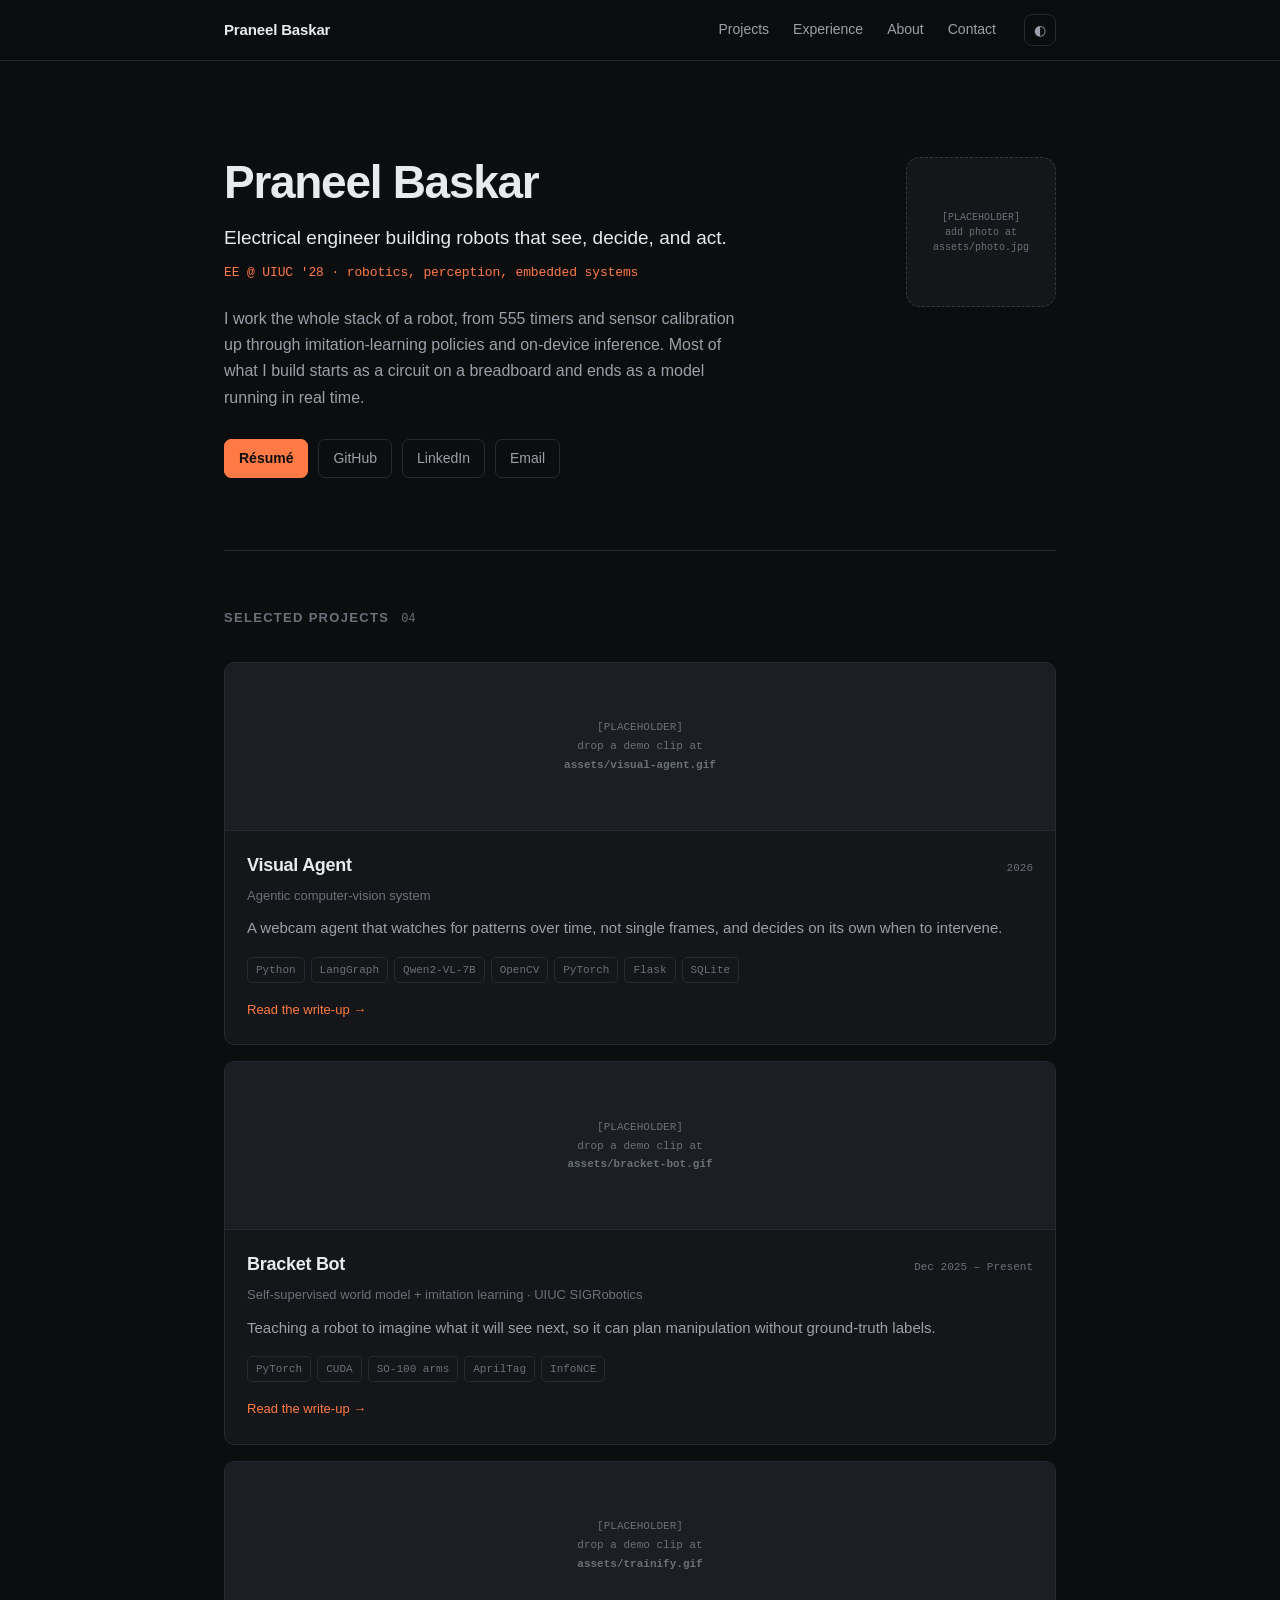
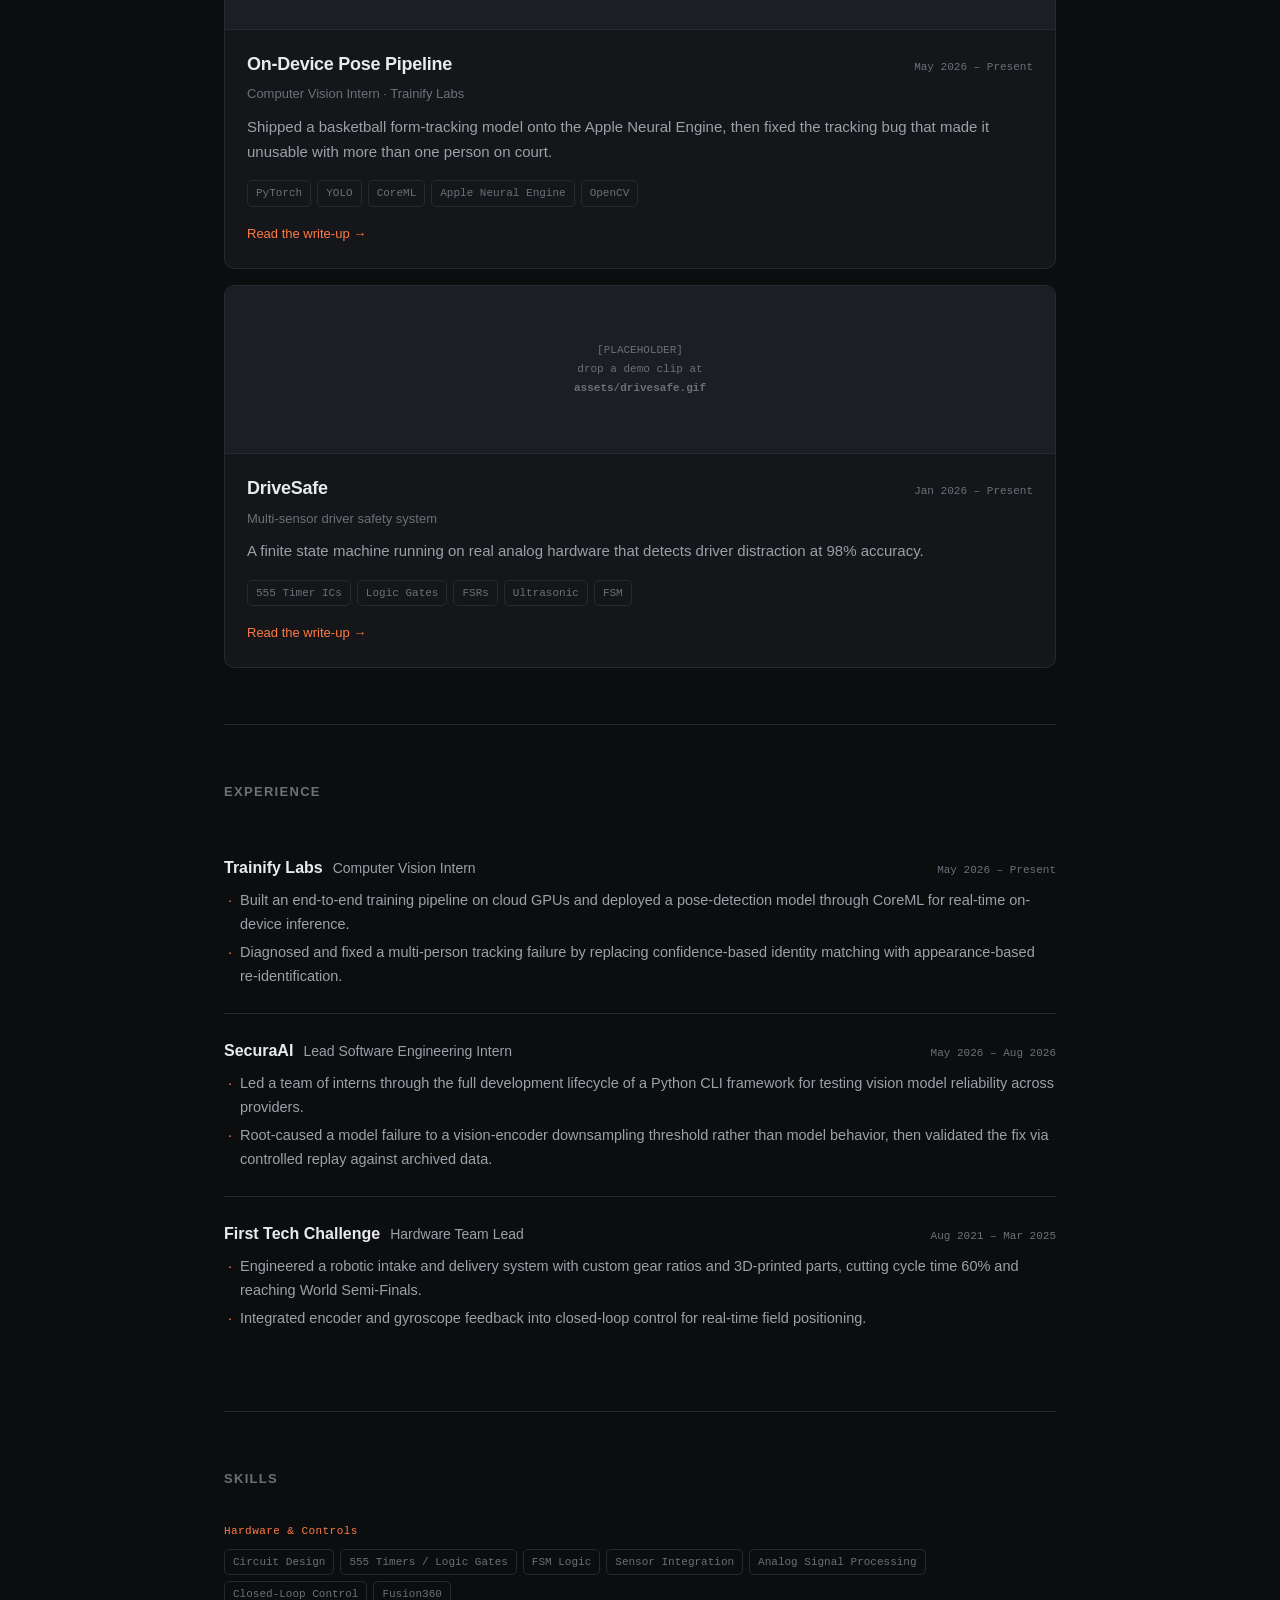
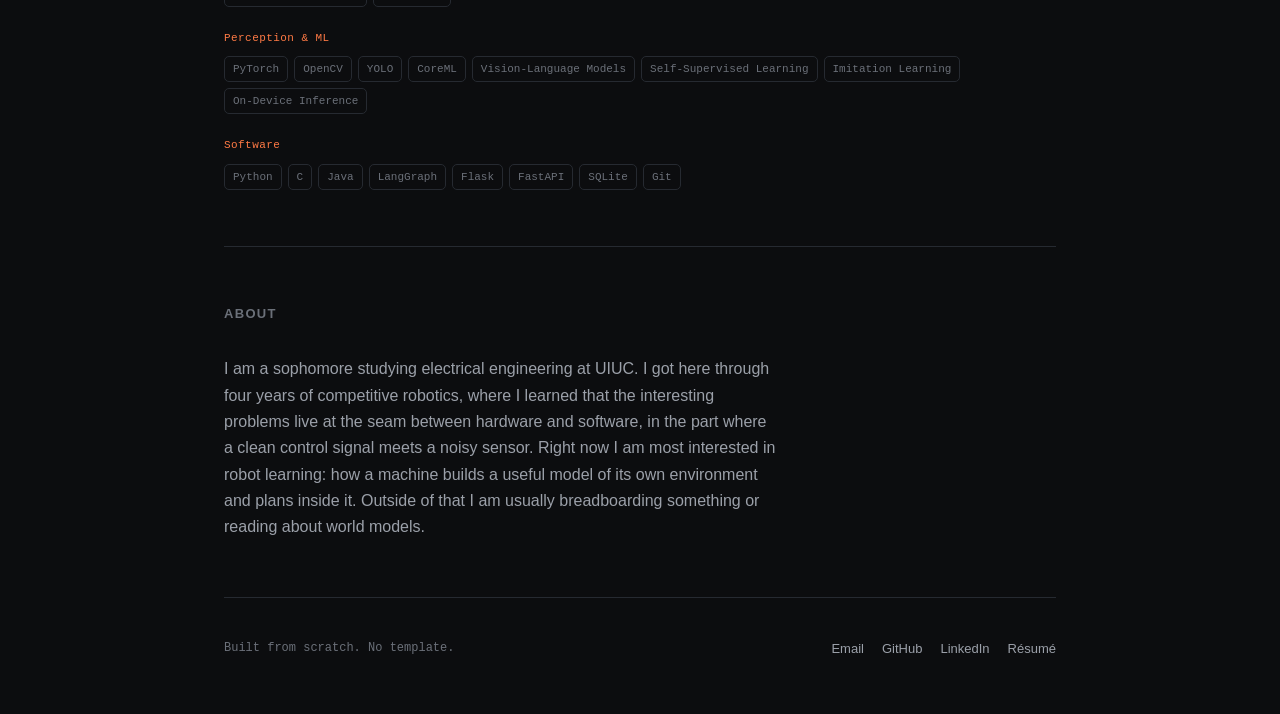
==== index.html @ 5ff73c80 "Add portfolio site Static site, no build step. All content lives in js/content.js so text edits happ" ====
<!DOCTYPE html>
<html lang="en" data-theme="dark">
<head>
<meta charset="utf-8">
<meta name="viewport" content="width=device-width, initial-scale=1">
<title>Praneel Baskar</title>
<meta name="description" content="Electrical engineer at UIUC working on robotics, computer vision, and embedded systems.">
<meta property="og:title" content="Praneel Baskar">
<meta property="og:description" content="Electrical engineer at UIUC working on robotics, computer vision, and embedded systems.">
<meta property="og:type" content="website">
<link rel="stylesheet" href="css/style.css">
<link rel="icon" href="data:image/svg+xml,<svg xmlns='http://www.w3.org/2000/svg' viewBox='0 0 100 100'><text y='.9em' font-size='90'>⬢</text></svg>">
</head>
<body>

<nav>
  <div class="wrap">
    <a href="#top" class="nav-name">Praneel Baskar</a>
    <div class="nav-links">
      <a href="#projects">Projects</a>
      <a href="#experience">Experience</a>
      <a href="#about">About</a>
      <a href="#contact">Contact</a>
    </div>
    <button class="icon-btn" id="theme-btn" title="Toggle theme" aria-label="Toggle theme">◐</button>
  </div>
</nav>

<main class="wrap" id="top">

  <header>
    <div class="hero">
      <div class="hero-text">
        <h1 id="c-name"></h1>
        <p class="tagline" id="c-tagline"></p>
        <p class="status" id="c-status"></p>
        <p class="intro" id="c-intro"></p>
        <div class="links" id="c-links"></div>
      </div>
      <div id="c-photo"></div>
    </div>
  </header>

  <section id="projects">
    <div class="sec-head">
      <h2>Selected Projects</h2>
      <span class="sec-count" id="proj-count"></span>
    </div>
    <div class="projects" id="c-projects"></div>
  </section>

  <section id="experience">
    <div class="sec-head"><h2>Experience</h2></div>
    <div class="exp" id="c-exp"></div>
  </section>

  <section id="skills">
    <div class="sec-head"><h2>Skills</h2></div>
    <div class="skills" id="c-skills"></div>
  </section>

  <section id="about">
    <div class="sec-head"><h2>About</h2></div>
    <p class="about" id="c-about"></p>
  </section>

  <footer id="contact">
    <p id="c-footer"></p>
    <div class="footer-links" id="c-footer-links"></div>
  </footer>

</main>

<div class="cmdk-back" id="cmdk-back">
  <div class="cmdk">
    <input id="cmdk-input" placeholder="Jump to..." autocomplete="off" spellcheck="false">
    <div class="cmdk-list" id="cmdk-list"></div>
  </div>
</div>

<script src="js/content.js"></script>
<script src="js/main.js"></script>
</body>
</html>
---- css/style.css ----
/* ============================================================
   Praneel Baskar — portfolio
   Colors are defined once here as tokens. Change them in one place.
   ============================================================ */

:root {
  --bg:        #0c0d0f;
  --surface:   #141619;
  --surface-2: #1b1e23;
  --border:    #262a31;
  --border-lt: #33383f;
  --text:      #e9eaec;
  --text-dim:  #9ba0a9;
  --text-mute: #6b7079;
  --accent:    #ff7a45;
  --accent-dim:#c25a30;
  --radius: 10px;
  --maxw: 880px;
  --sans: -apple-system, BlinkMacSystemFont, "Segoe UI", Inter, Roboto, sans-serif;
  --mono: ui-monospace, "SF Mono", SFMono-Regular, Menlo, Consolas, monospace;
}

:root[data-theme="light"] {
  --bg:        #fbfaf8;
  --surface:   #ffffff;
  --surface-2: #f3f1ee;
  --border:    #e2ded8;
  --border-lt: #d0ccc5;
  --text:      #16181b;
  --text-dim:  #52565d;
  --text-mute: #868b93;
  --accent:    #d4562a;
  --accent-dim:#b0451f;
}

* { box-sizing: border-box; margin: 0; padding: 0; }

html { scroll-behavior: smooth; scroll-padding-top: 80px; }

body {
  background: var(--bg);
  color: var(--text);
  font-family: var(--sans);
  font-size: 16px;
  line-height: 1.65;
  -webkit-font-smoothing: antialiased;
  transition: background .25s ease, color .25s ease;
}

a { color: inherit; text-decoration: none; }

::selection { background: var(--accent); color: #0c0d0f; }

.wrap { max-width: var(--maxw); margin: 0 auto; padding: 0 24px; }

/* ---------- Nav ---------- */
nav {
  position: sticky; top: 0; z-index: 50;
  background: color-mix(in srgb, var(--bg) 85%, transparent);
  backdrop-filter: blur(12px);
  border-bottom: 1px solid var(--border);
}
nav .wrap { display: flex; align-items: center; gap: 28px; height: 60px; }
.nav-name { font-weight: 600; font-size: 15px; letter-spacing: -.01em; margin-right: auto; }
.nav-links { display: flex; gap: 24px; }
.nav-links a {
  font-size: 14px; color: var(--text-dim);
  transition: color .15s;
}
.nav-links a:hover { color: var(--text); }
.icon-btn {
  background: none; border: 1px solid var(--border); color: var(--text-dim);
  width: 32px; height: 32px; border-radius: 8px; cursor: pointer;
  display: grid; place-items: center; font-size: 14px;
  transition: all .15s;
}
.icon-btn:hover { color: var(--text); border-color: var(--border-lt); }

/* ---------- Hero ---------- */
header { padding: 96px 0 72px; }
.hero { display: flex; gap: 44px; align-items: flex-start; }
.hero-text { flex: 1; min-width: 0; }
h1 {
  font-size: clamp(34px, 5.5vw, 46px); font-weight: 650;
  letter-spacing: -.028em; line-height: 1.1; margin-bottom: 16px;
}
.tagline { font-size: 19px; color: var(--text); line-height: 1.5; margin-bottom: 10px; }
.status {
  font-family: var(--mono); font-size: 13px; color: var(--accent);
  margin-bottom: 22px; letter-spacing: -.01em;
}
.intro { color: var(--text-dim); font-size: 16px; max-width: 58ch; margin-bottom: 28px; }

.photo {
  width: 150px; height: 150px; border-radius: 14px; object-fit: cover;
  border: 1px solid var(--border); flex-shrink: 0; background: var(--surface-2);
}
.photo-ph {
  width: 150px; height: 150px; border-radius: 14px; flex-shrink: 0;
  border: 1px dashed var(--border-lt); background: var(--surface);
  display: grid; place-items: center; text-align: center;
  font-family: var(--mono); font-size: 10px; color: var(--text-mute);
  line-height: 1.5; padding: 12px;
}

.links { display: flex; flex-wrap: wrap; gap: 10px; }
.links a {
  font-size: 14px; padding: 7px 14px; border-radius: 7px;
  border: 1px solid var(--border); color: var(--text-dim);
  transition: all .15s;
}
.links a:hover { color: var(--text); border-color: var(--accent); }
.links a.primary {
  background: var(--accent); border-color: var(--accent); color: #0c0d0f; font-weight: 550;
}
.links a.primary:hover { background: var(--accent-dim); border-color: var(--accent-dim); }

/* ---------- Sections ---------- */
section { padding: 56px 0; border-top: 1px solid var(--border); }
.sec-head {
  display: flex; align-items: baseline; gap: 12px; margin-bottom: 32px;
}
h2 { font-size: 13px; font-weight: 600; letter-spacing: .1em; text-transform: uppercase; color: var(--text-mute); }
.sec-count { font-family: var(--mono); font-size: 12px; color: var(--text-mute); }

/* ---------- Project cards ---------- */
.projects { display: grid; gap: 16px; }
.card {
  display: block; border: 1px solid var(--border); border-radius: var(--radius);
  background: var(--surface); overflow: hidden;
  transition: border-color .18s, transform .18s;
}
.card:hover { border-color: var(--border-lt); transform: translateY(-2px); }
.card-media {
  height: 168px; background: var(--surface-2);
  border-bottom: 1px solid var(--border);
  display: grid; place-items: center; overflow: hidden;
}
.card-media img { width: 100%; height: 100%; object-fit: cover; }
.media-ph {
  font-family: var(--mono); font-size: 11px; color: var(--text-mute);
  text-align: center; line-height: 1.7; padding: 16px;
}
.card-body { padding: 20px 22px 22px; }
.card-top { display: flex; align-items: baseline; gap: 10px; margin-bottom: 4px; }
.card-title { font-size: 18px; font-weight: 600; letter-spacing: -.015em; }
.card-year { font-family: var(--mono); font-size: 11px; color: var(--text-mute); margin-left: auto; white-space: nowrap; }
.card-sub { font-size: 13px; color: var(--text-mute); margin-bottom: 10px; }
.card-hook { font-size: 15px; color: var(--text-dim); margin-bottom: 16px; }
.tags { display: flex; flex-wrap: wrap; gap: 6px; }
.tag {
  font-family: var(--mono); font-size: 11px; padding: 3px 8px;
  border: 1px solid var(--border); border-radius: 5px; color: var(--text-mute);
}
.card-cta { font-size: 13px; color: var(--accent); margin-top: 16px; display: inline-block; }

/* ---------- Experience ---------- */
.exp { display: grid; gap: 4px; }
.exp-item { padding: 20px 0; border-bottom: 1px solid var(--border); }
.exp-item:last-child { border-bottom: none; }
.exp-top { display: flex; align-items: baseline; gap: 10px; flex-wrap: wrap; margin-bottom: 3px; }
.exp-co { font-size: 16px; font-weight: 600; }
.exp-role { font-size: 14px; color: var(--text-dim); }
.exp-dates { font-family: var(--mono); font-size: 11px; color: var(--text-mute); margin-left: auto; }
.exp-item ul { list-style: none; margin-top: 8px; }
.exp-item li {
  font-size: 14.5px; color: var(--text-dim); padding-left: 16px;
  position: relative; margin-bottom: 4px;
}
.exp-item li::before { content: "·"; position: absolute; left: 4px; color: var(--accent); }

/* ---------- Skills ---------- */
.skills { display: grid; gap: 22px; }
.skill-group h3 {
  font-family: var(--mono); font-size: 11px; font-weight: 500;
  color: var(--accent); margin-bottom: 9px; letter-spacing: .04em;
}

/* ---------- About ---------- */
.about { font-size: 16px; color: var(--text-dim); max-width: 62ch; }

/* ---------- Footer ---------- */
footer {
  padding: 40px 0 56px; border-top: 1px solid var(--border);
  display: flex; gap: 16px; align-items: center; flex-wrap: wrap;
}
footer p { font-family: var(--mono); font-size: 12px; color: var(--text-mute); }
.footer-links { margin-left: auto; display: flex; gap: 18px; }
.footer-links a { font-size: 13px; color: var(--text-dim); }
.footer-links a:hover { color: var(--accent); }

/* ============================================================
   PROJECT DETAIL PAGE
   ============================================================ */
.back {
  font-family: var(--mono); font-size: 12px; color: var(--text-mute);
  display: inline-block; margin-bottom: 36px;
}
.back:hover { color: var(--accent); }

.p-head { padding: 44px 0 32px; }
.p-head h1 { font-size: clamp(30px, 4.5vw, 38px); margin-bottom: 8px; }
.p-sub { font-size: 15px; color: var(--text-dim); margin-bottom: 6px; }
.p-year { font-family: var(--mono); font-size: 12px; color: var(--accent); margin-bottom: 20px; }
.p-hook { font-size: 18px; color: var(--text); max-width: 60ch; line-height: 1.55; margin-bottom: 22px; }

.p-media {
  border: 1px solid var(--border); border-radius: var(--radius);
  background: var(--surface-2); min-height: 260px;
  display: grid; place-items: center; overflow: hidden; margin-bottom: 8px;
}
.p-media img { width: 100%; display: block; }

.block { padding: 36px 0; border-top: 1px solid var(--border); }
.block h2 { margin-bottom: 14px; }
.block p { color: var(--text-dim); max-width: 64ch; margin-bottom: 14px; }

/* Architecture flow */
.arch { display: flex; flex-wrap: wrap; align-items: center; gap: 8px; margin-bottom: 16px; }
.arch-node {
  font-family: var(--mono); font-size: 12px; padding: 9px 14px;
  border: 1px solid var(--border-lt); border-radius: 7px;
  background: var(--surface); color: var(--text);
}
.arch-arrow { color: var(--accent); font-size: 14px; }
.arch-note { font-size: 14px; color: var(--text-mute); max-width: 64ch; }

/* Results */
.results { display: grid; grid-template-columns: repeat(auto-fit, minmax(160px, 1fr)); gap: 12px; }
.result {
  border: 1px solid var(--border); border-radius: var(--radius);
  padding: 18px 20px; background: var(--surface);
}
.result-val { font-size: 26px; font-weight: 600; letter-spacing: -.02em; color: var(--accent); }
.result-lbl { font-size: 13px; color: var(--text); margin-top: 2px; }
.result-note { font-size: 12px; color: var(--text-mute); margin-top: 2px; }

/* Challenges */
.chal { border-left: 2px solid var(--accent); padding-left: 20px; margin-bottom: 26px; }
.chal h3 { font-size: 16px; font-weight: 600; margin-bottom: 7px; letter-spacing: -.01em; }
.chal p { font-size: 15px; margin-bottom: 0; }

.scope {
  font-size: 14px; color: var(--text-mute); border: 1px solid var(--border);
  border-radius: var(--radius); padding: 16px 20px; background: var(--surface);
  max-width: 64ch;
}

/* Placeholder callout */
.ph {
  background: color-mix(in srgb, var(--accent) 9%, transparent);
  border: 1px dashed var(--accent-dim); border-radius: 6px;
  padding: 2px 6px; font-family: var(--mono); font-size: .88em; color: var(--accent);
}

/* ---------- Command palette ---------- */
.cmdk-back {
  position: fixed; inset: 0; z-index: 100; display: none;
  background: rgba(0,0,0,.55); backdrop-filter: blur(3px);
  align-items: flex-start; justify-content: center; padding-top: 14vh;
}
.cmdk-back.open { display: flex; }
.cmdk {
  width: min(520px, 92vw); background: var(--surface);
  border: 1px solid var(--border-lt); border-radius: 12px; overflow: hidden;
  box-shadow: 0 20px 60px rgba(0,0,0,.5);
}
.cmdk input {
  width: 100%; padding: 16px 20px; background: none; border: none;
  border-bottom: 1px solid var(--border); color: var(--text);
  font-family: var(--sans); font-size: 15px; outline: none;
}
.cmdk-list { max-height: 320px; overflow-y: auto; padding: 6px; }
.cmdk-item {
  padding: 10px 14px; border-radius: 7px; cursor: pointer;
  display: flex; align-items: center; gap: 10px; font-size: 14px;
}
.cmdk-item.sel { background: var(--surface-2); }
.cmdk-item .k { font-family: var(--mono); font-size: 11px; color: var(--text-mute); margin-left: auto; }

/* ---------- Mobile ---------- */
@media (max-width: 680px) {
  header { padding: 56px 0 44px; }
  .hero { flex-direction: column-reverse; gap: 28px; }
  .photo, .photo-ph { width: 108px; height: 108px; }
  .nav-links { display: none; }
  .exp-dates { margin-left: 0; width: 100%; }
  section { padding: 44px 0; }
}
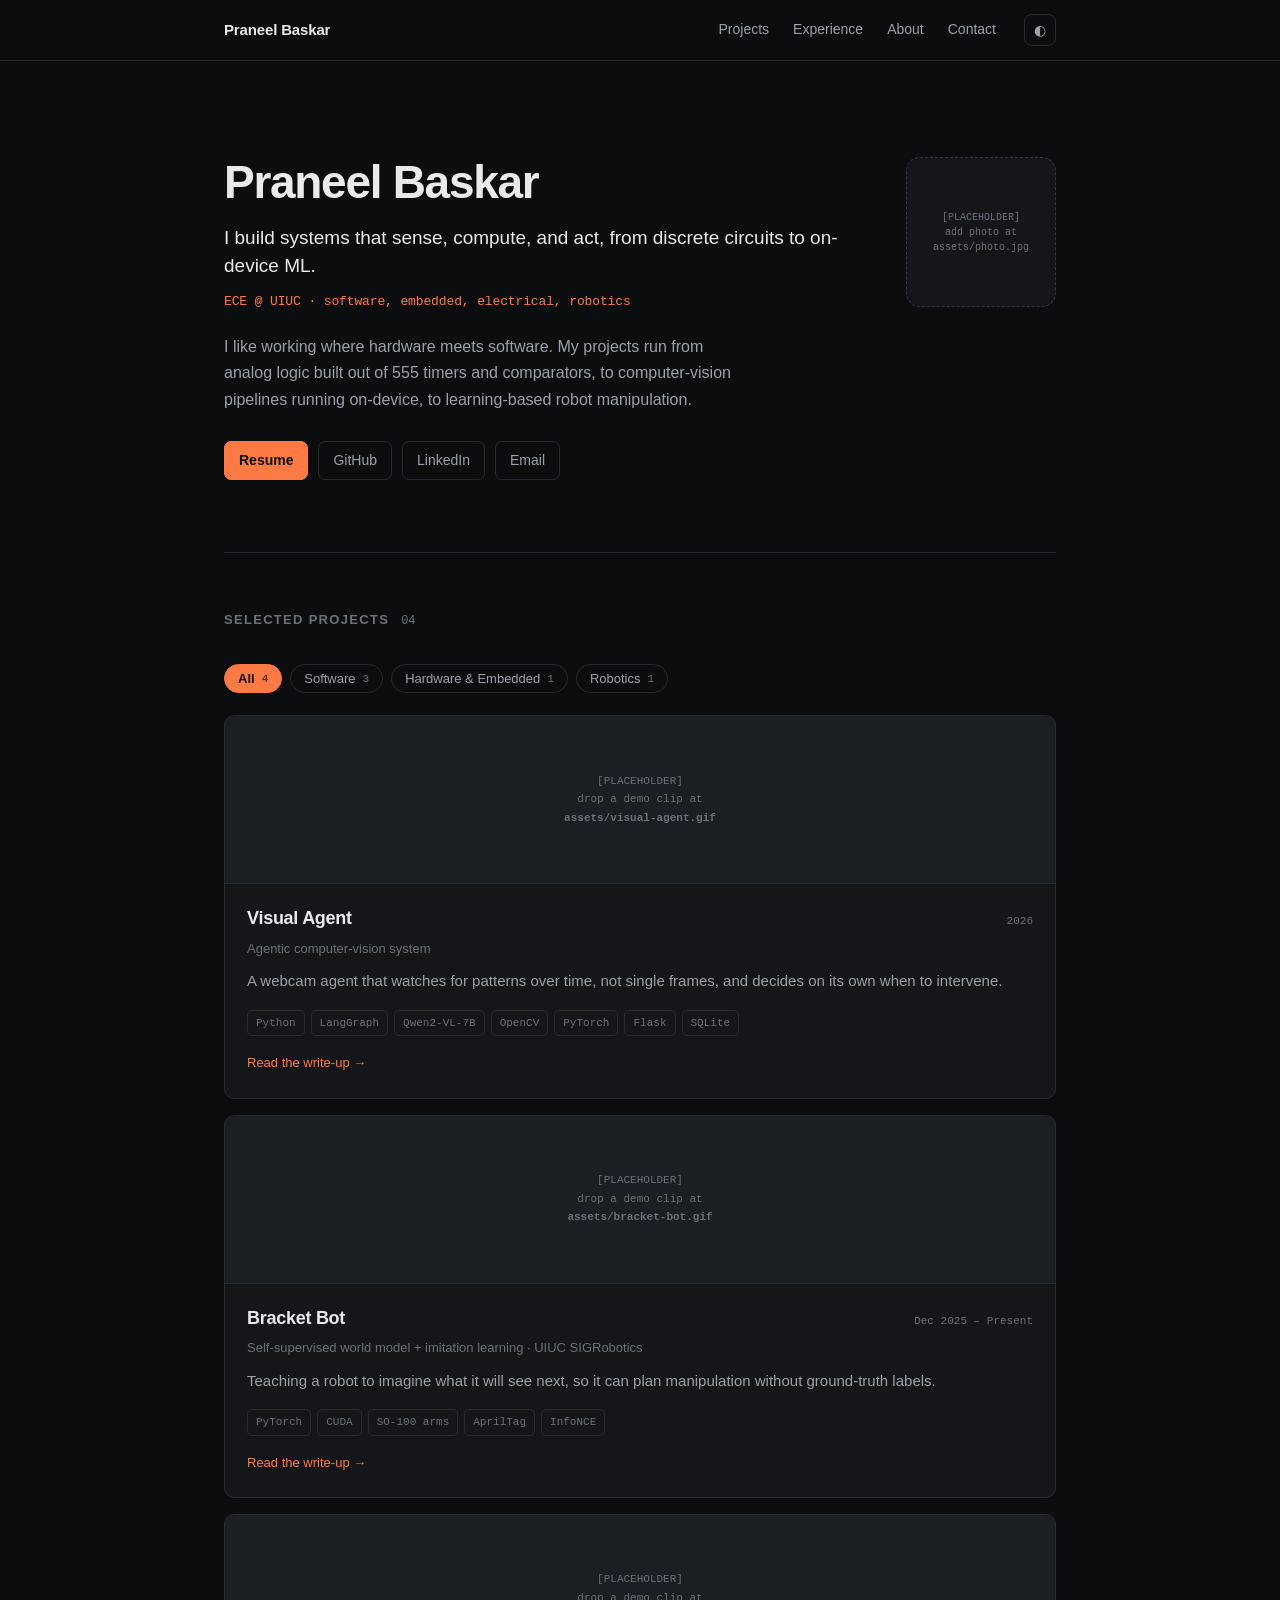
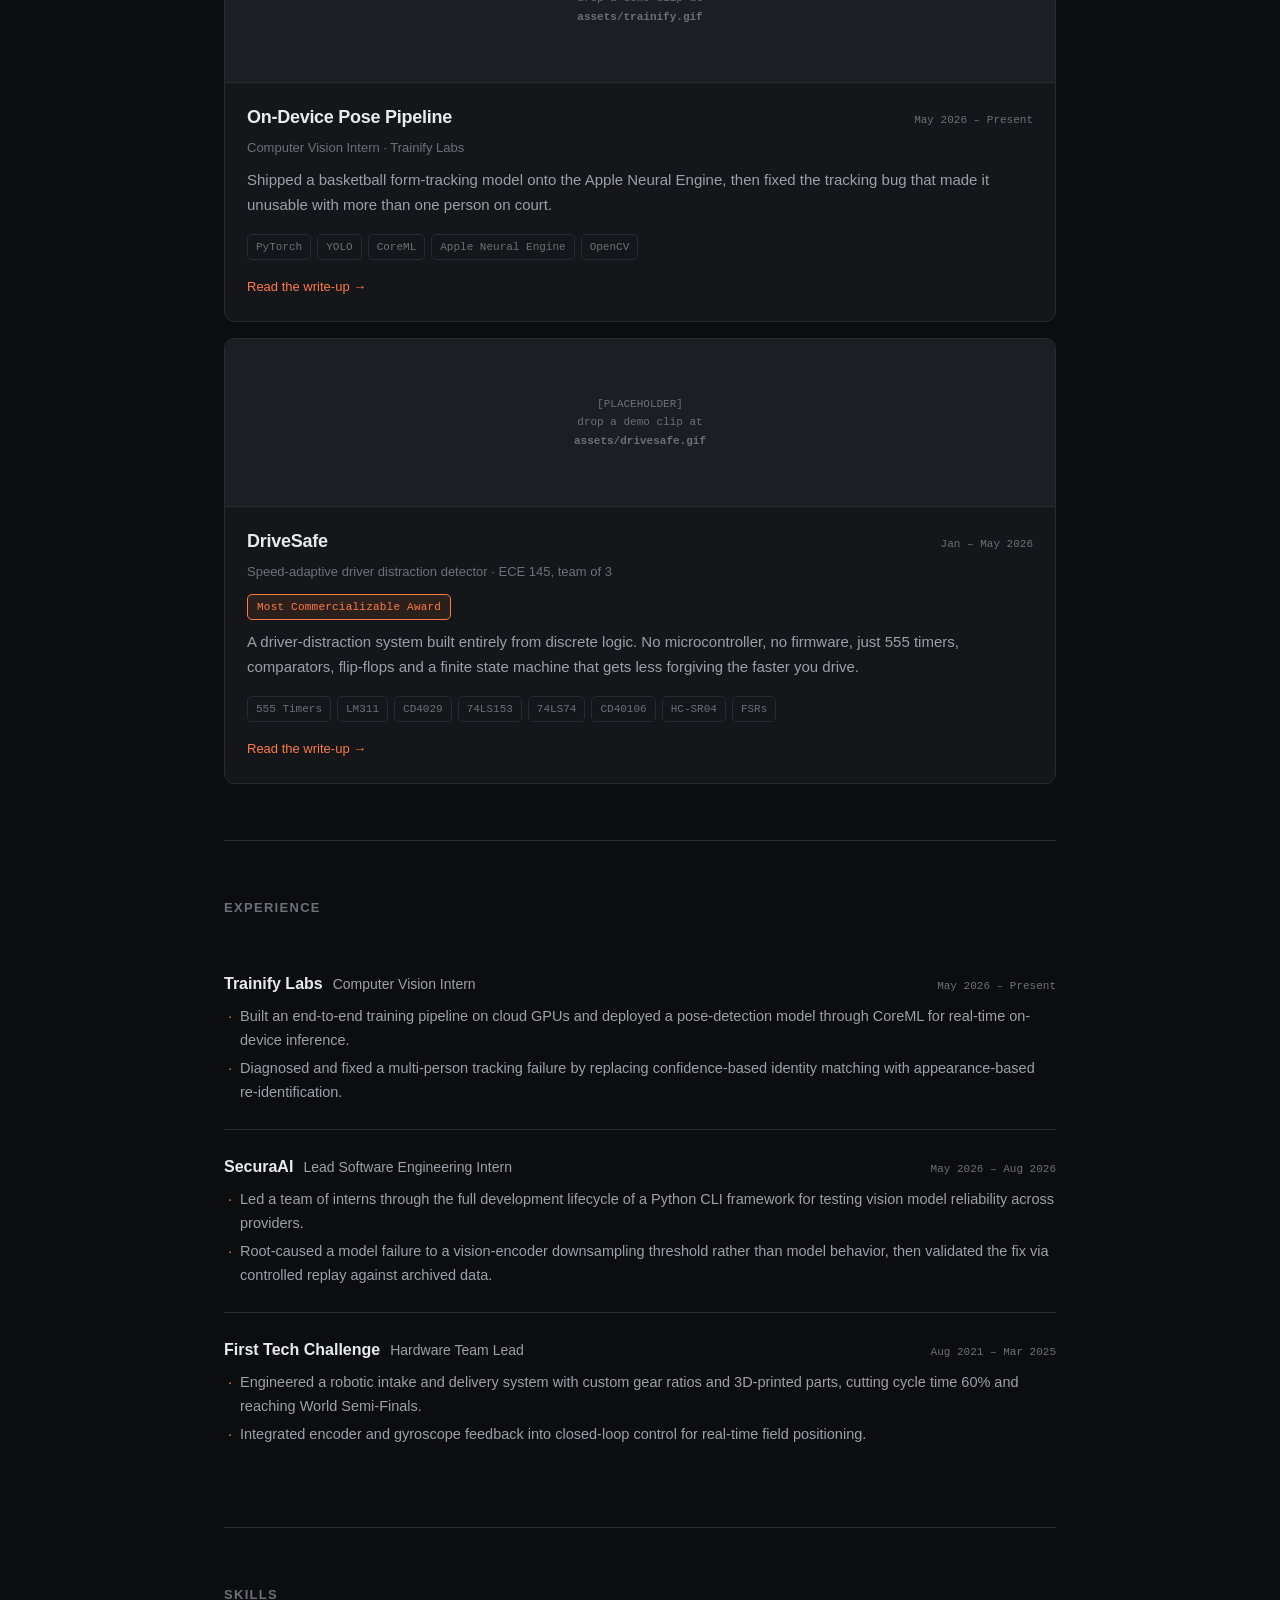
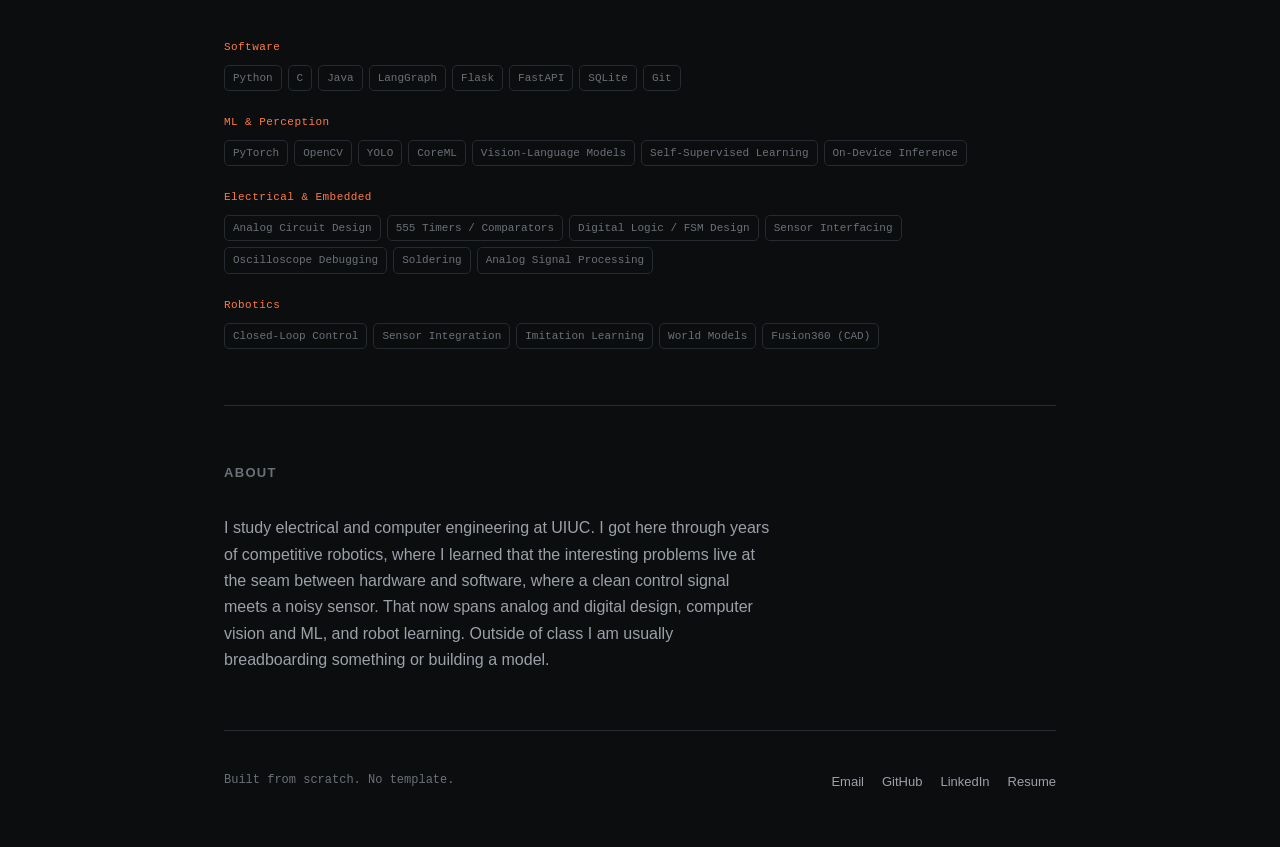
==== commit 19936b3d: "Broaden positioning beyond robotics, add project category filter Hero, about and meta copy now cover" ====
--- a/index.html
+++ b/index.html
@@ -4,9 +4,9 @@
 <meta charset="utf-8">
 <meta name="viewport" content="width=device-width, initial-scale=1">
 <title>Praneel Baskar</title>
-<meta name="description" content="Electrical engineer at UIUC working on robotics, computer vision, and embedded systems.">
+<meta name="description" content="ECE student at UIUC building across software, embedded systems, electrical design, and robotics.">
 <meta property="og:title" content="Praneel Baskar">
-<meta property="og:description" content="Electrical engineer at UIUC working on robotics, computer vision, and embedded systems.">
+<meta property="og:description" content="ECE student at UIUC building across software, embedded systems, electrical design, and robotics.">
 <meta property="og:type" content="website">
 <link rel="stylesheet" href="css/style.css">
 <link rel="icon" href="data:image/svg+xml,<svg xmlns='http://www.w3.org/2000/svg' viewBox='0 0 100 100'><text y='.9em' font-size='90'>⬢</text></svg>">
@@ -46,6 +46,7 @@
       <h2>Selected Projects</h2>
       <span class="sec-count" id="proj-count"></span>
     </div>
+    <div class="filters" id="c-filters"></div>
     <div class="projects" id="c-projects"></div>
   </section>
 
--- a/css/style.css
+++ b/css/style.css
@@ -231,7 +231,11 @@
   border: 1px solid var(--border); border-radius: var(--radius);
   padding: 18px 20px; background: var(--surface);
 }
-.result-val { font-size: 26px; font-weight: 600; letter-spacing: -.02em; color: var(--accent); }
+.result-val {
+  font-size: 25px; font-weight: 600; letter-spacing: -.022em; color: var(--accent);
+  line-height: 1.15; overflow-wrap: normal; word-break: keep-all;
+}
+.result-val.long { font-size: 20px; }
 .result-lbl { font-size: 13px; color: var(--text); margin-top: 2px; }
 .result-note { font-size: 12px; color: var(--text-mute); margin-top: 2px; }
 
@@ -287,3 +291,37 @@
   .exp-dates { margin-left: 0; width: 100%; }
   section { padding: 44px 0; }
 }
+
+/* ---------- Award badge ---------- */
+.award {
+  display: inline-block; font-family: var(--mono); font-size: 11px;
+  padding: 3px 9px; border-radius: 5px; margin-bottom: 10px;
+  color: var(--accent); border: 1px solid var(--accent);
+  background: color-mix(in srgb, var(--accent) 10%, transparent);
+  letter-spacing: .02em;
+}
+.p-head .award { margin-bottom: 16px; }
+
+/* ---------- Image gallery ---------- */
+.gallery { display: grid; grid-template-columns: repeat(auto-fit, minmax(260px, 1fr)); gap: 18px; }
+.shot { margin: 0; }
+.shot-img {
+  border: 1px solid var(--border); border-radius: var(--radius);
+  background: var(--surface-2); overflow: hidden; aspect-ratio: 4/3;
+  display: grid; place-items: center;
+}
+.shot-img img { width: 100%; height: 100%; object-fit: cover; display: block; }
+.shot figcaption { font-size: 13px; color: var(--text-mute); margin-top: 9px; line-height: 1.5; }
+
+/* ---------- Project filter chips ---------- */
+.filters { display: flex; flex-wrap: wrap; gap: 8px; margin-bottom: 22px; }
+.chip {
+  font-family: var(--sans); font-size: 13px; cursor: pointer;
+  padding: 6px 13px; border-radius: 999px;
+  background: none; color: var(--text-dim);
+  border: 1px solid var(--border); transition: all .15s;
+  display: inline-flex; align-items: center; gap: 7px;
+}
+.chip:hover { color: var(--text); border-color: var(--border-lt); }
+.chip.on { color: #0c0d0f; background: var(--accent); border-color: var(--accent); font-weight: 550; }
+.chip-n { font-family: var(--mono); font-size: 11px; opacity: .65; }
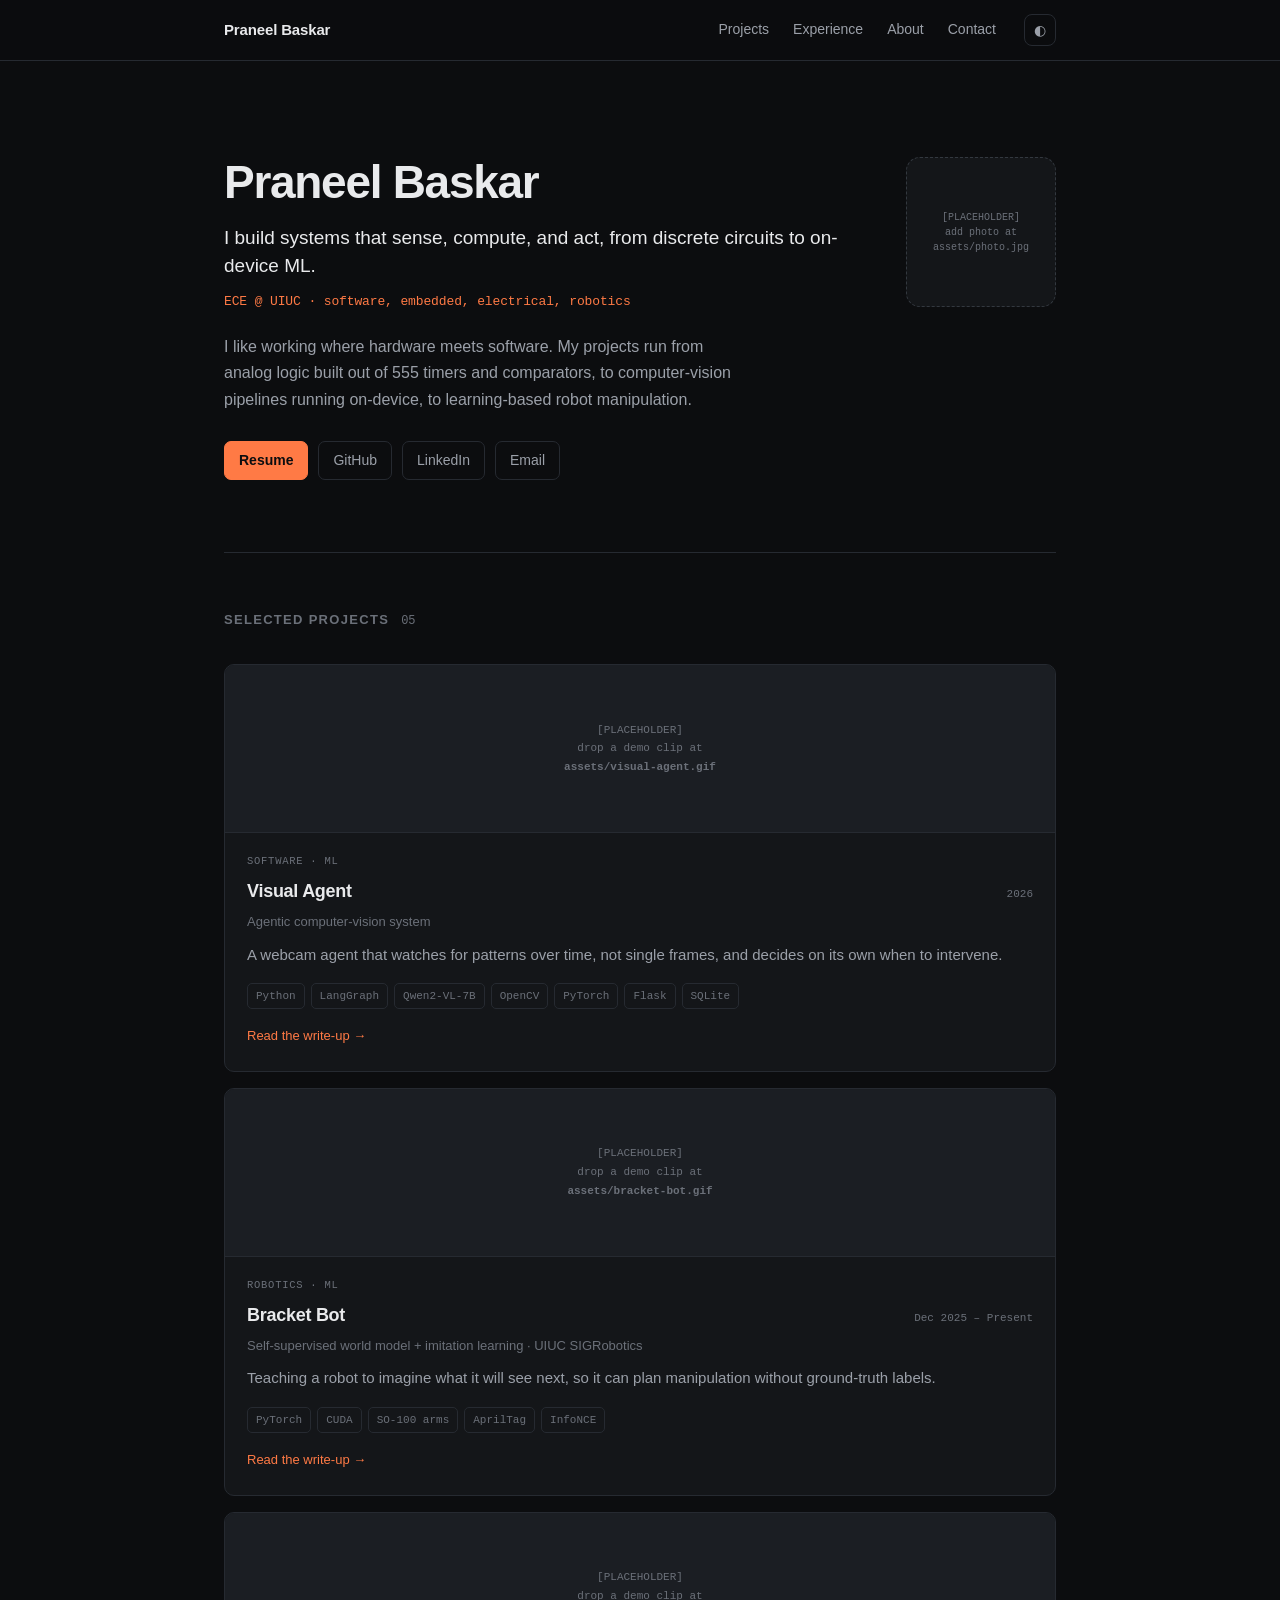
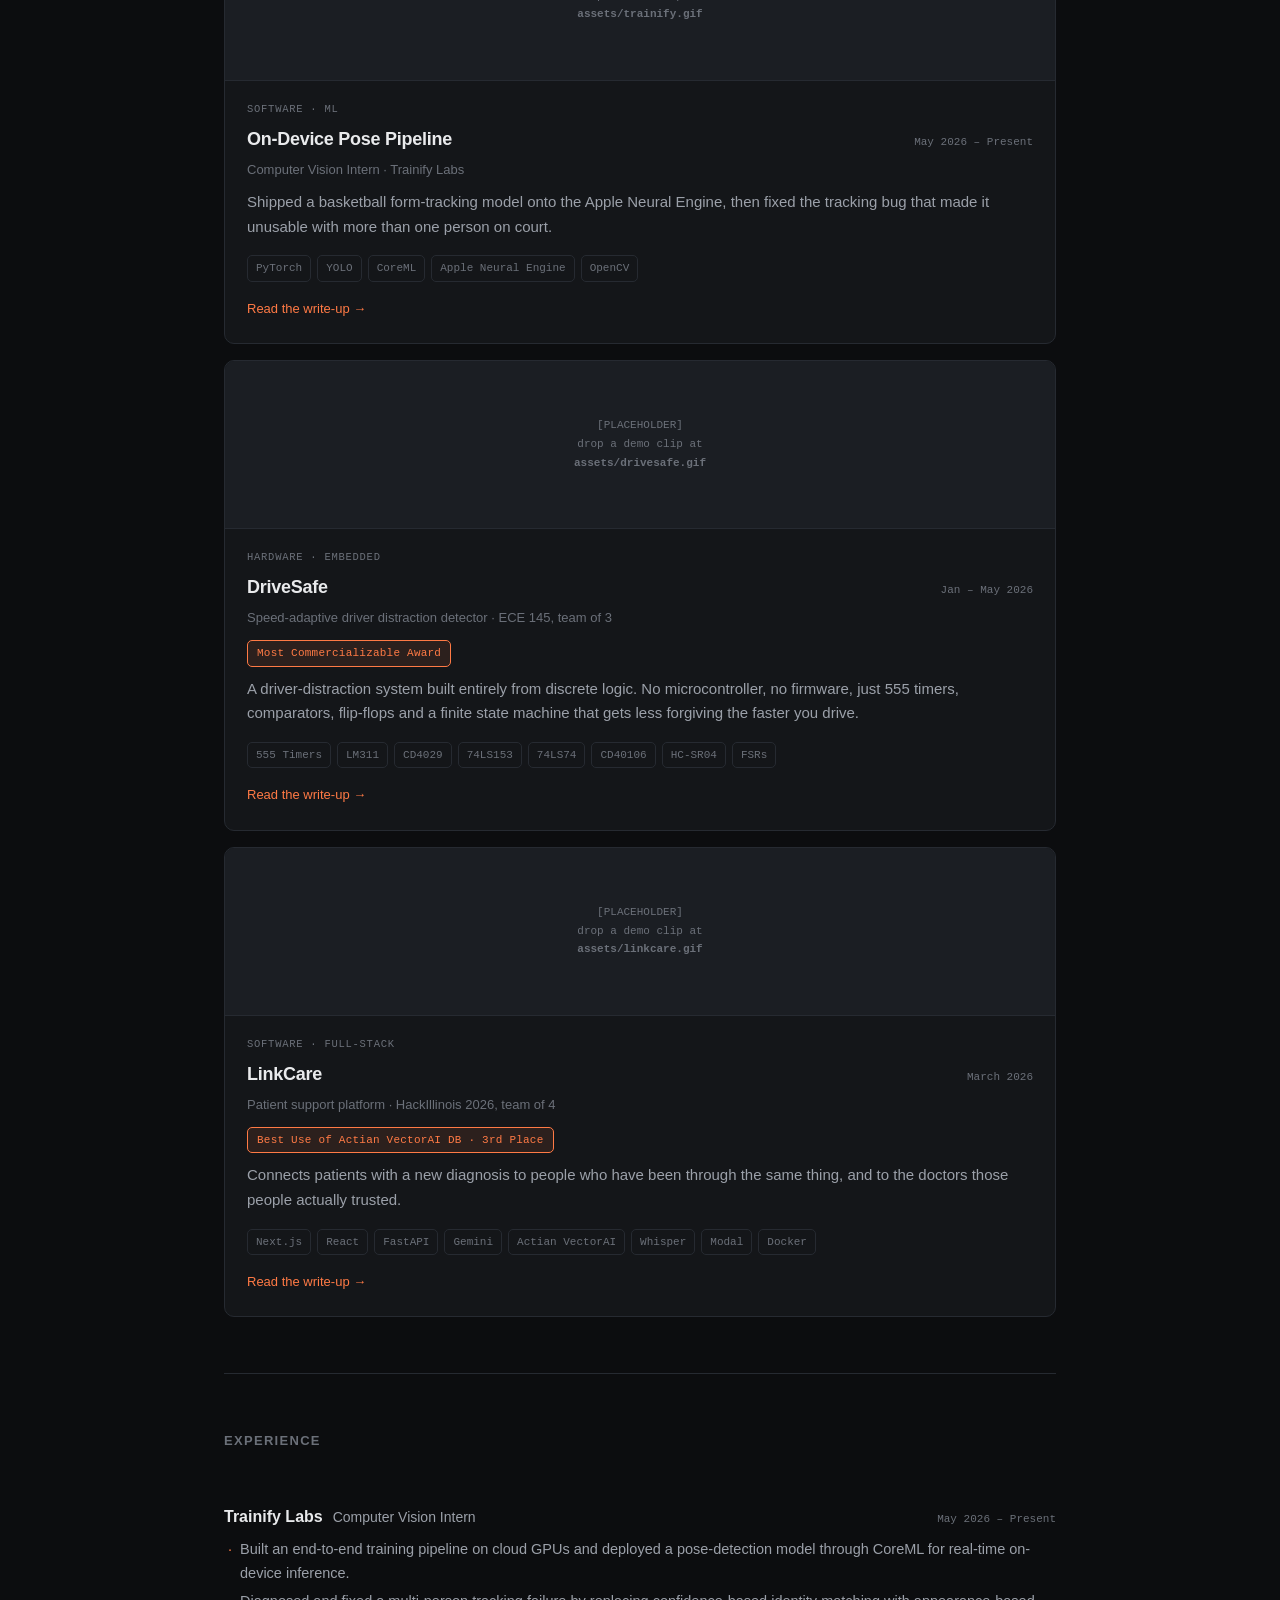
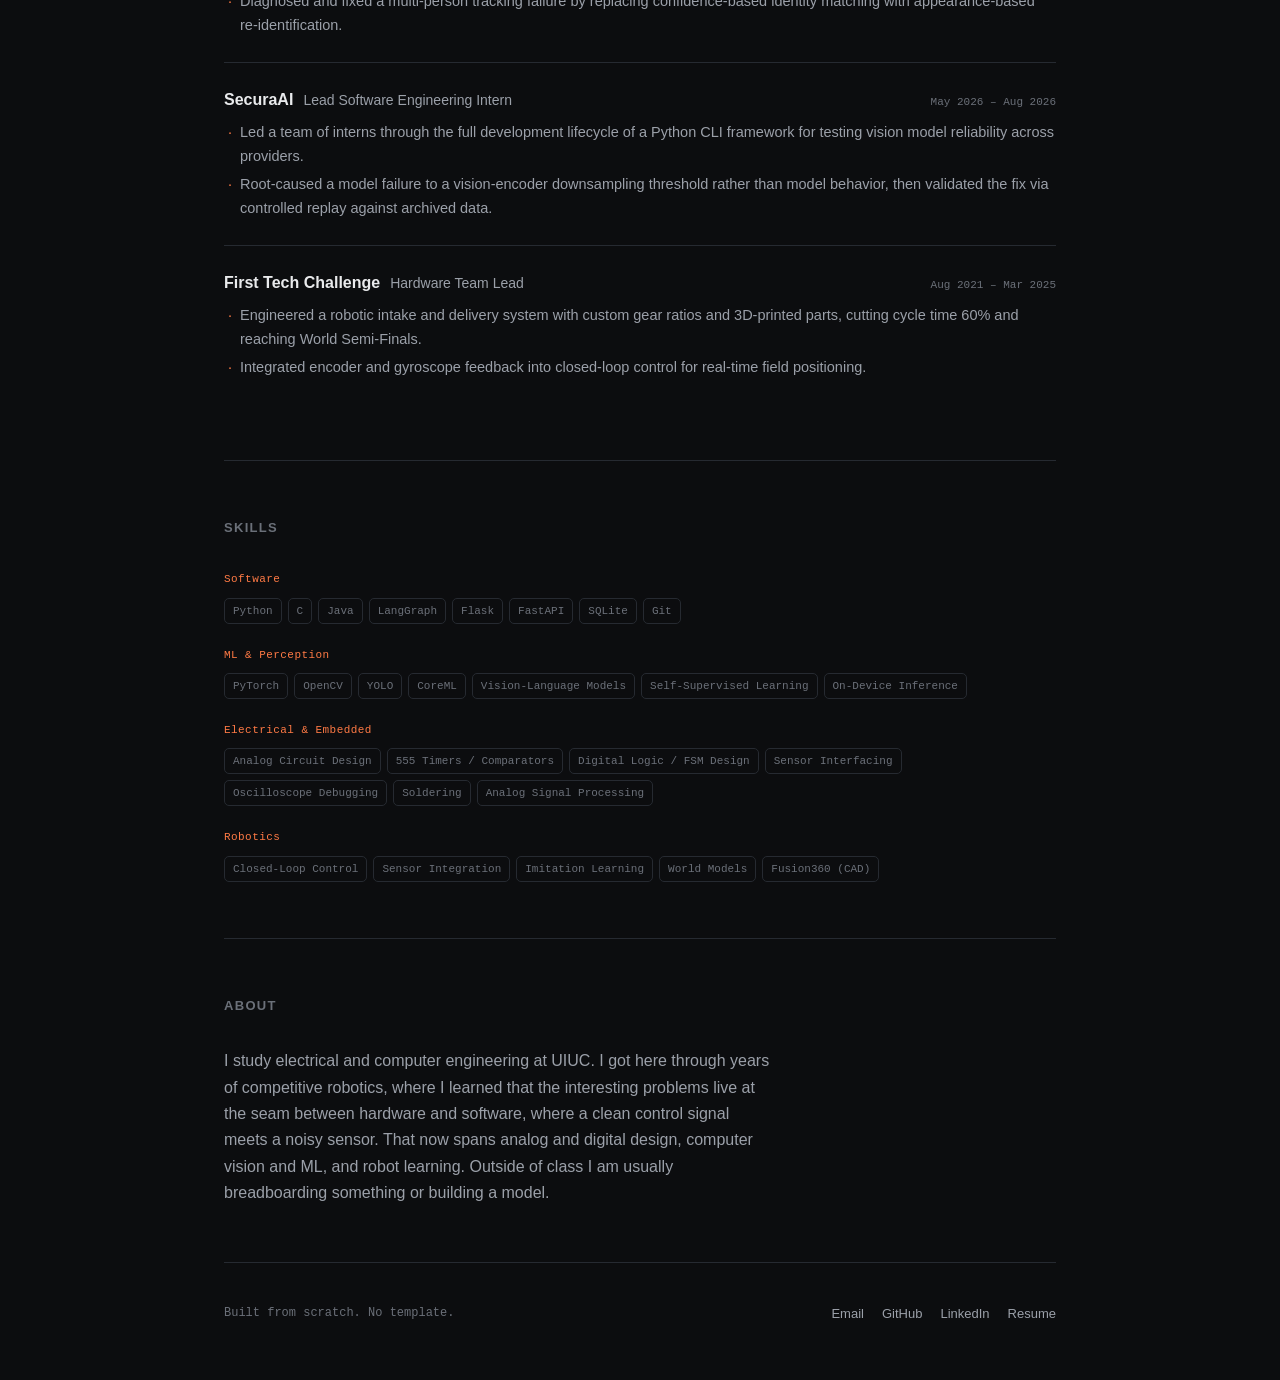
==== commit 9219953a: "Add LinkCare, replace filter chips with domain labels Five projects made the filter feel thin, so ea" ====
--- a/index.html
+++ b/index.html
@@ -46,7 +46,6 @@
       <h2>Selected Projects</h2>
       <span class="sec-count" id="proj-count"></span>
     </div>
-    <div class="filters" id="c-filters"></div>
     <div class="projects" id="c-projects"></div>
   </section>
 
--- a/css/style.css
+++ b/css/style.css
@@ -313,15 +313,9 @@
 .shot-img img { width: 100%; height: 100%; object-fit: cover; display: block; }
 .shot figcaption { font-size: 13px; color: var(--text-mute); margin-top: 9px; line-height: 1.5; }
 
-/* ---------- Project filter chips ---------- */
-.filters { display: flex; flex-wrap: wrap; gap: 8px; margin-bottom: 22px; }
-.chip {
-  font-family: var(--sans); font-size: 13px; cursor: pointer;
-  padding: 6px 13px; border-radius: 999px;
-  background: none; color: var(--text-dim);
-  border: 1px solid var(--border); transition: all .15s;
-  display: inline-flex; align-items: center; gap: 7px;
-}
-.chip:hover { color: var(--text); border-color: var(--border-lt); }
-.chip.on { color: #0c0d0f; background: var(--accent); border-color: var(--accent); font-weight: 550; }
-.chip-n { font-family: var(--mono); font-size: 11px; opacity: .65; }
+/* ---------- Domain label ---------- */
+.domain {
+  font-family: var(--mono); font-size: 10.5px; letter-spacing: .07em;
+  text-transform: uppercase; color: var(--text-mute); margin-bottom: 7px;
+}
+.p-head .domain { color: var(--accent); margin-bottom: 9px; }
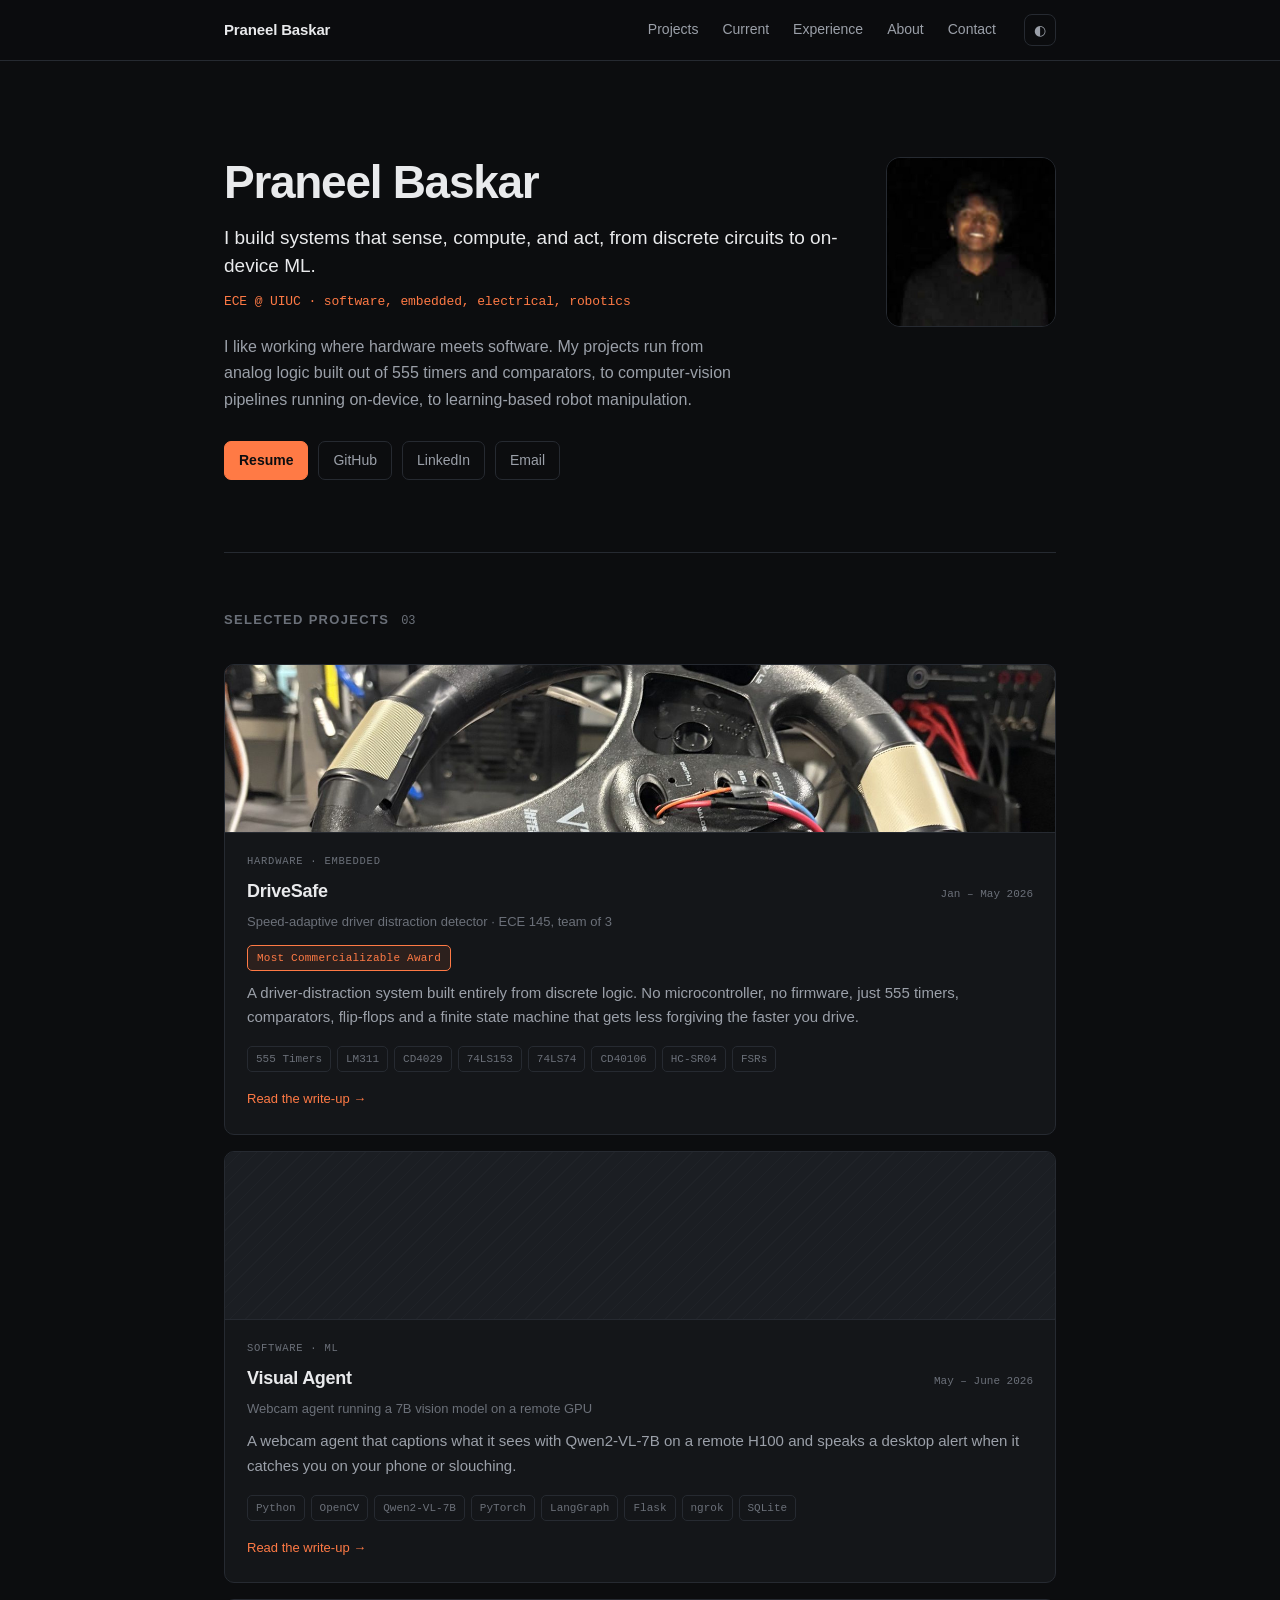
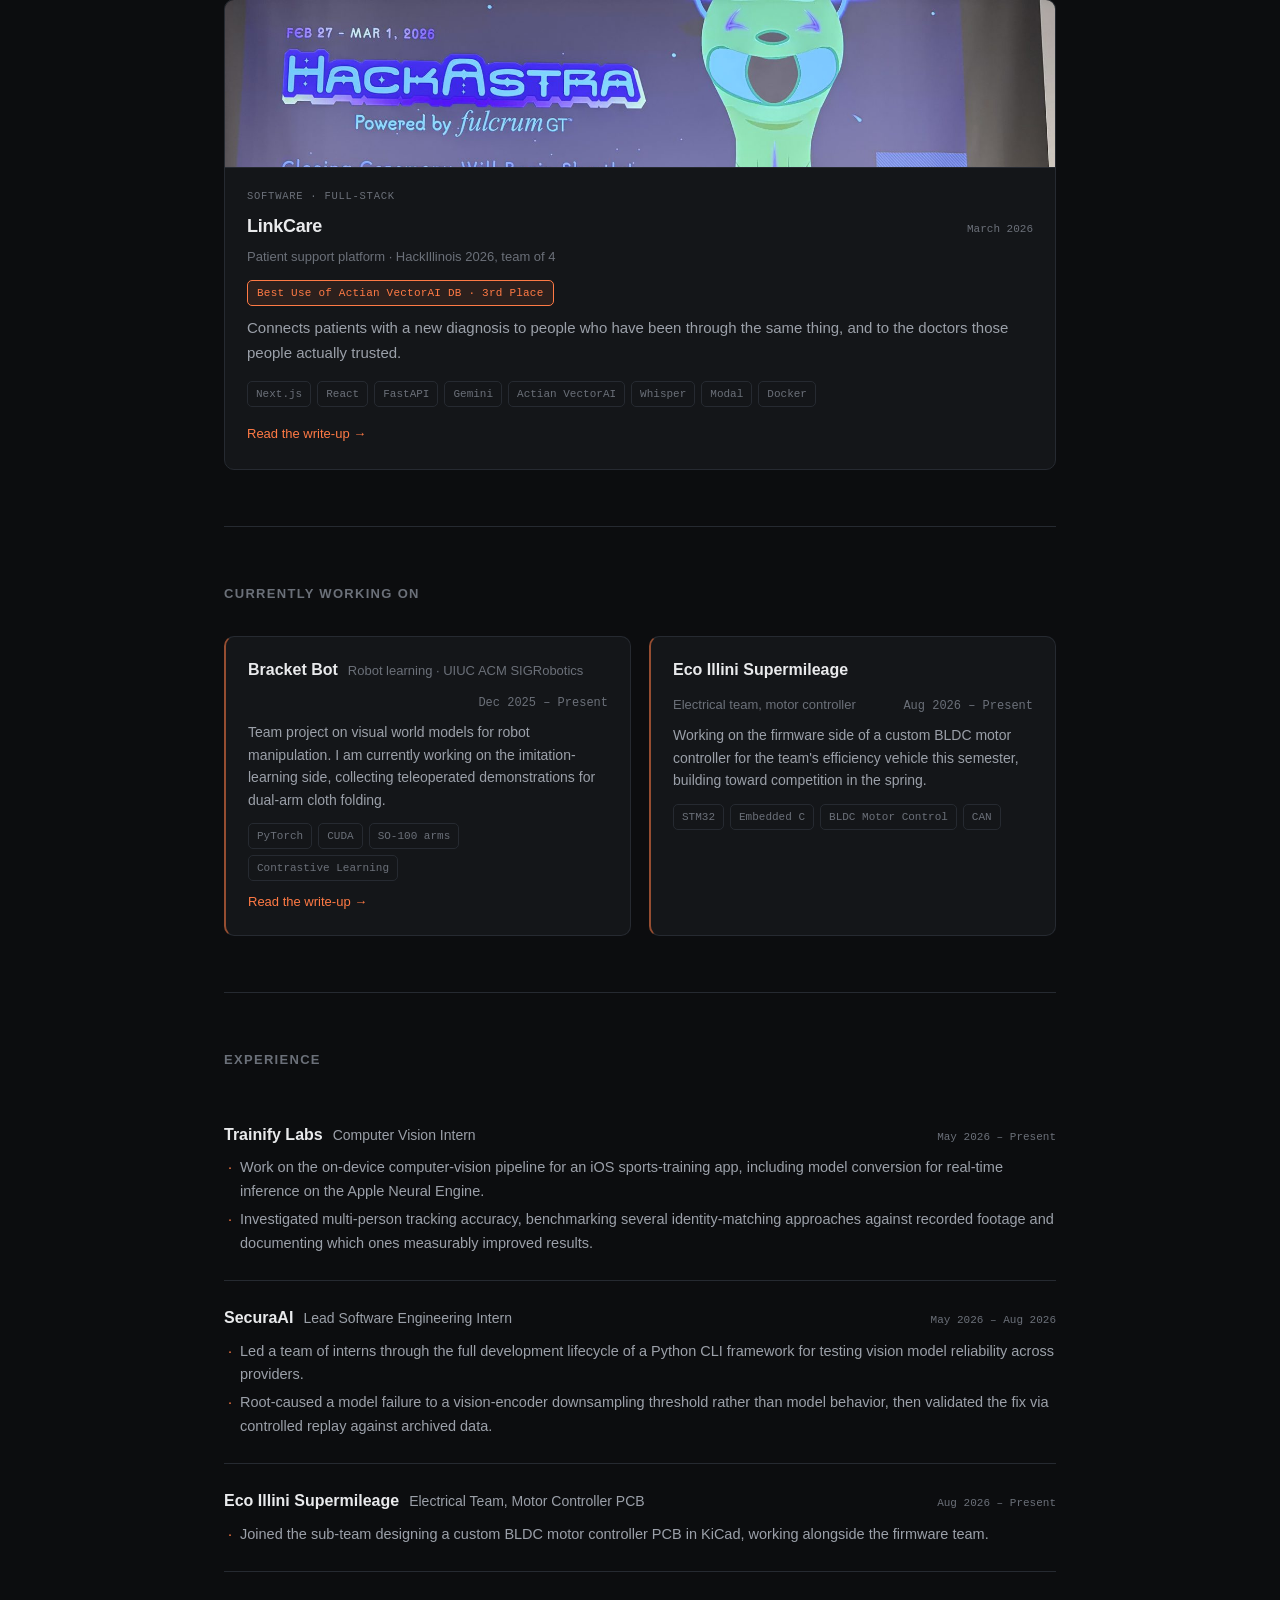
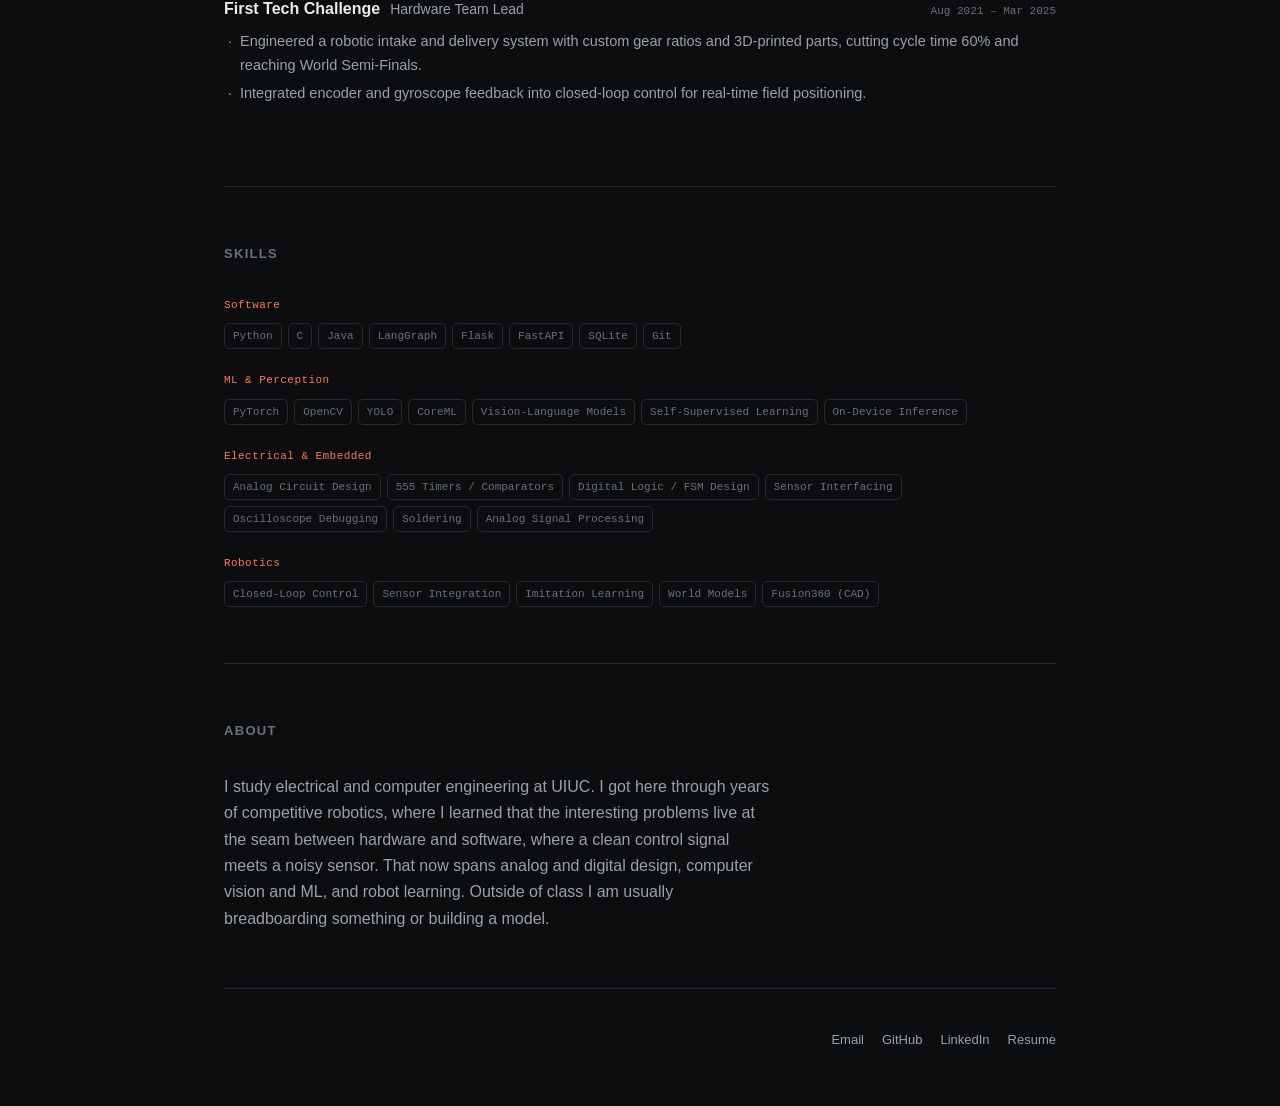
==== commit cdb2e08a: "Add Currently Working On section Co-Authored-By: Claude Opus 5 <noreply@anthropic.com> Claude-Sessio" ====
--- a/index.html
+++ b/index.html
@@ -18,6 +18,7 @@
     <a href="#top" class="nav-name">Praneel Baskar</a>
     <div class="nav-links">
       <a href="#projects">Projects</a>
+      <a href="#current">Current</a>
       <a href="#experience">Experience</a>
       <a href="#about">About</a>
       <a href="#contact">Contact</a>
@@ -47,6 +48,11 @@
       <span class="sec-count" id="proj-count"></span>
     </div>
     <div class="projects" id="c-projects"></div>
+  </section>
+
+  <section id="current">
+    <div class="sec-head"><h2>Currently Working On</h2></div>
+    <div class="current" id="c-current"></div>
   </section>
 
   <section id="experience">
--- a/css/style.css
+++ b/css/style.css
@@ -92,15 +92,8 @@
 .intro { color: var(--text-dim); font-size: 16px; max-width: 58ch; margin-bottom: 28px; }
 
 .photo {
-  width: 150px; height: 150px; border-radius: 14px; object-fit: cover;
+  width: 170px; height: auto; border-radius: 14px; display: block;
   border: 1px solid var(--border); flex-shrink: 0; background: var(--surface-2);
-}
-.photo-ph {
-  width: 150px; height: 150px; border-radius: 14px; flex-shrink: 0;
-  border: 1px dashed var(--border-lt); background: var(--surface);
-  display: grid; place-items: center; text-align: center;
-  font-family: var(--mono); font-size: 10px; color: var(--text-mute);
-  line-height: 1.5; padding: 12px;
 }
 
 .links { display: flex; flex-wrap: wrap; gap: 10px; }
@@ -137,10 +130,7 @@
   display: grid; place-items: center; overflow: hidden;
 }
 .card-media img { width: 100%; height: 100%; object-fit: cover; }
-.media-ph {
-  font-family: var(--mono); font-size: 11px; color: var(--text-mute);
-  text-align: center; line-height: 1.7; padding: 16px;
-}
+
 .card-body { padding: 20px 22px 22px; }
 .card-top { display: flex; align-items: baseline; gap: 10px; margin-bottom: 4px; }
 .card-title { font-size: 18px; font-weight: 600; letter-spacing: -.015em; }
@@ -286,8 +276,7 @@
 @media (max-width: 680px) {
   header { padding: 56px 0 44px; }
   .hero { flex-direction: column-reverse; gap: 28px; }
-  .photo, .photo-ph { width: 108px; height: 108px; }
-  .nav-links { display: none; }
+  .photo,   .nav-links { display: none; }
   .exp-dates { margin-left: 0; width: 100%; }
   section { padding: 44px 0; }
 }
@@ -319,3 +308,46 @@
   text-transform: uppercase; color: var(--text-mute); margin-bottom: 7px;
 }
 .p-head .domain { color: var(--accent); margin-bottom: 9px; }
+
+/* ---------- In-progress pill ---------- */
+.wip {
+  font-family: var(--mono); font-size: 10px; font-weight: 400;
+  letter-spacing: .04em; vertical-align: middle;
+  padding: 2px 7px; border-radius: 999px; white-space: nowrap;
+  color: var(--text-mute); border: 1px solid var(--border-lt);
+}
+h1 .wip { font-size: 11px; position: relative; top: -4px; margin-left: 8px; }
+
+/* ---------- Empty media: quiet, deliberate, no text ---------- */
+.card-media.empty,
+.p-media.empty,
+.shot-img.empty {
+  background-color: var(--surface-2);
+  background-image:
+    repeating-linear-gradient(
+      -45deg,
+      color-mix(in srgb, var(--text-mute) 5%, transparent) 0px,
+      color-mix(in srgb, var(--text-mute) 5%, transparent) 1px,
+      transparent 1px,
+      transparent 11px
+    );
+}
+.p-media.empty { min-height: 300px; }
+.card-media.empty { height: 168px; }
+
+/* ---------- Currently working on ---------- */
+.current { display: grid; grid-template-columns: repeat(auto-fit, minmax(300px, 1fr)); gap: 18px; }
+.cur-item {
+  display: block; padding: 20px 22px; border: 1px solid var(--border);
+  border-radius: var(--radius); background: var(--surface);
+  border-left: 2px solid color-mix(in srgb, var(--accent) 55%, transparent);
+  transition: border-color .15s, transform .15s;
+}
+a.cur-item:hover { border-color: var(--border-lt); transform: translateY(-2px); }
+a.cur-item:hover { border-left-color: var(--accent); }
+.cur-top { display: flex; flex-wrap: wrap; align-items: baseline; gap: 10px; margin-bottom: 8px; }
+.cur-title { font-weight: 600; color: var(--text); }
+.cur-sub { font-size: 13px; color: var(--text-mute); }
+.cur-year { margin-left: auto; font-size: 12px; color: var(--text-mute); font-family: var(--mono, monospace); }
+.cur-hook { font-size: 14px; color: var(--text-dim); line-height: 1.6; margin-bottom: 12px; }
+.cur-item .card-cta { display: inline-block; margin-top: 10px; }
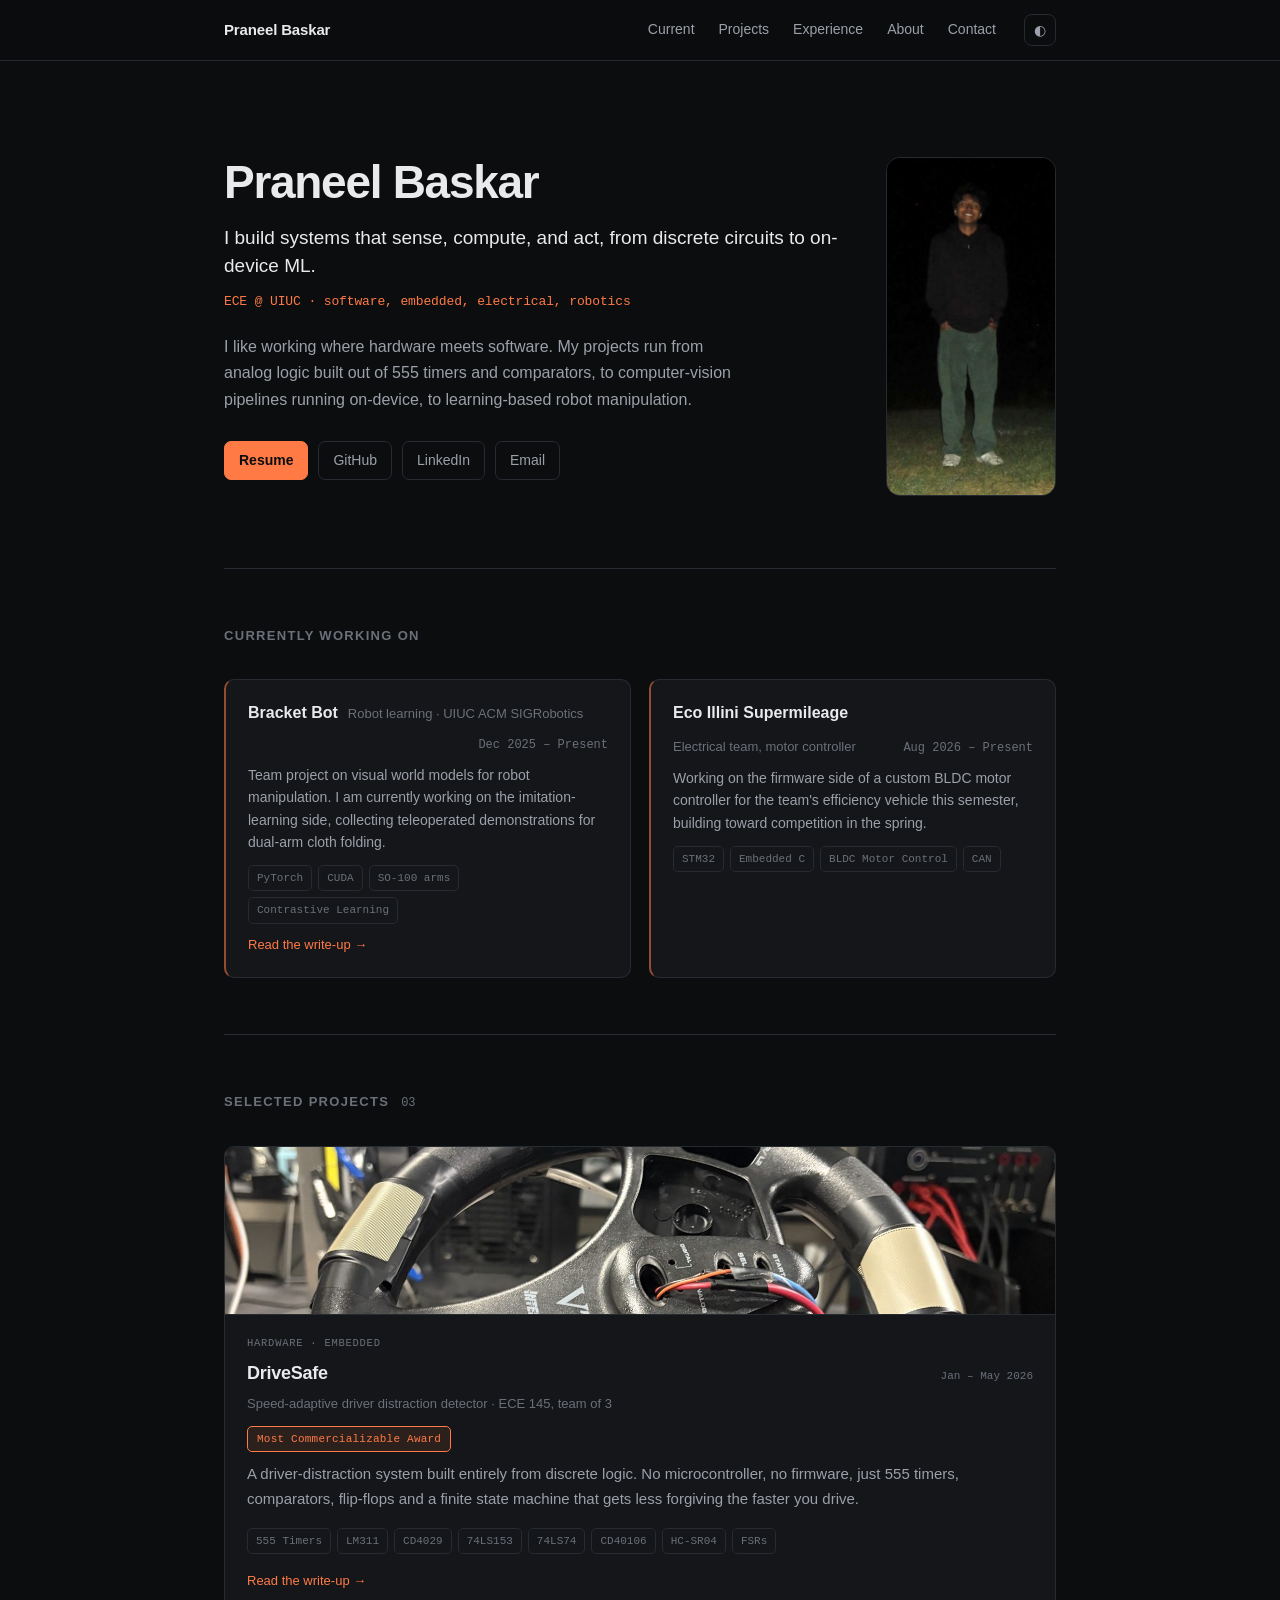
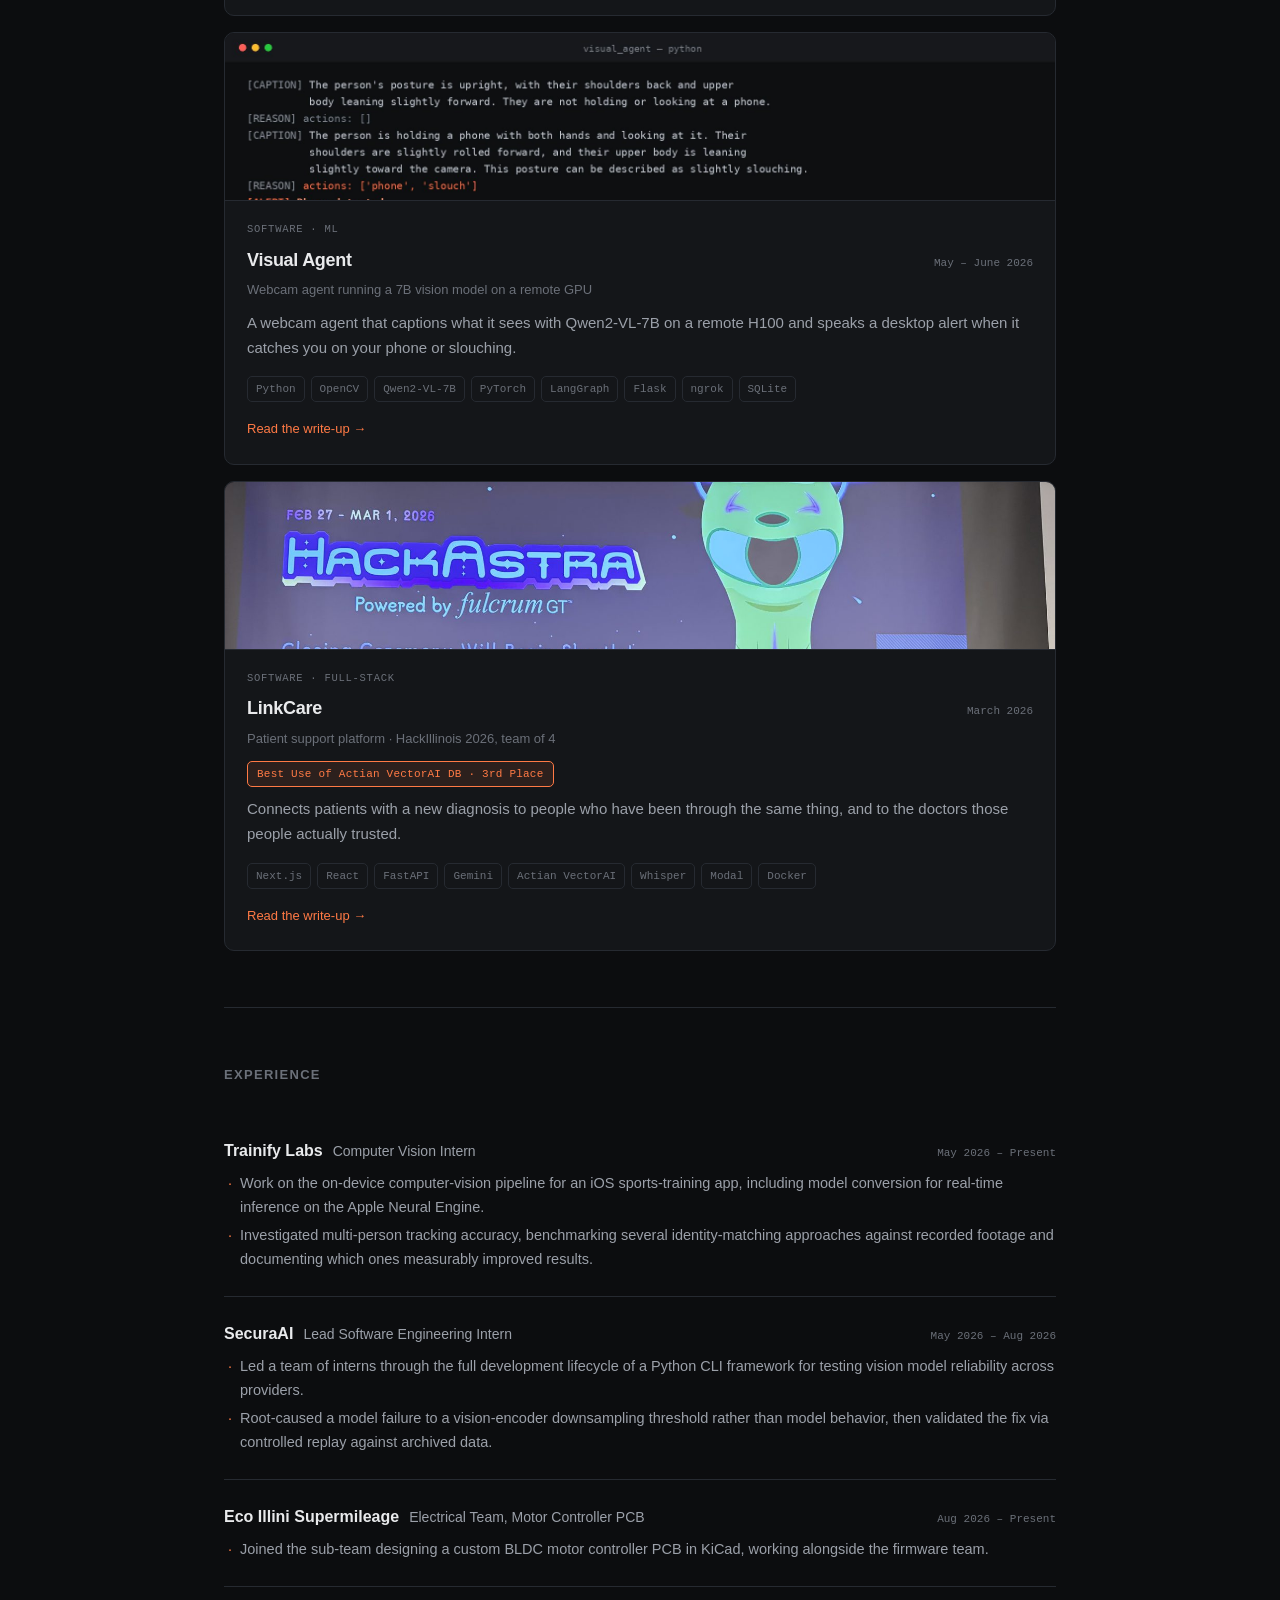
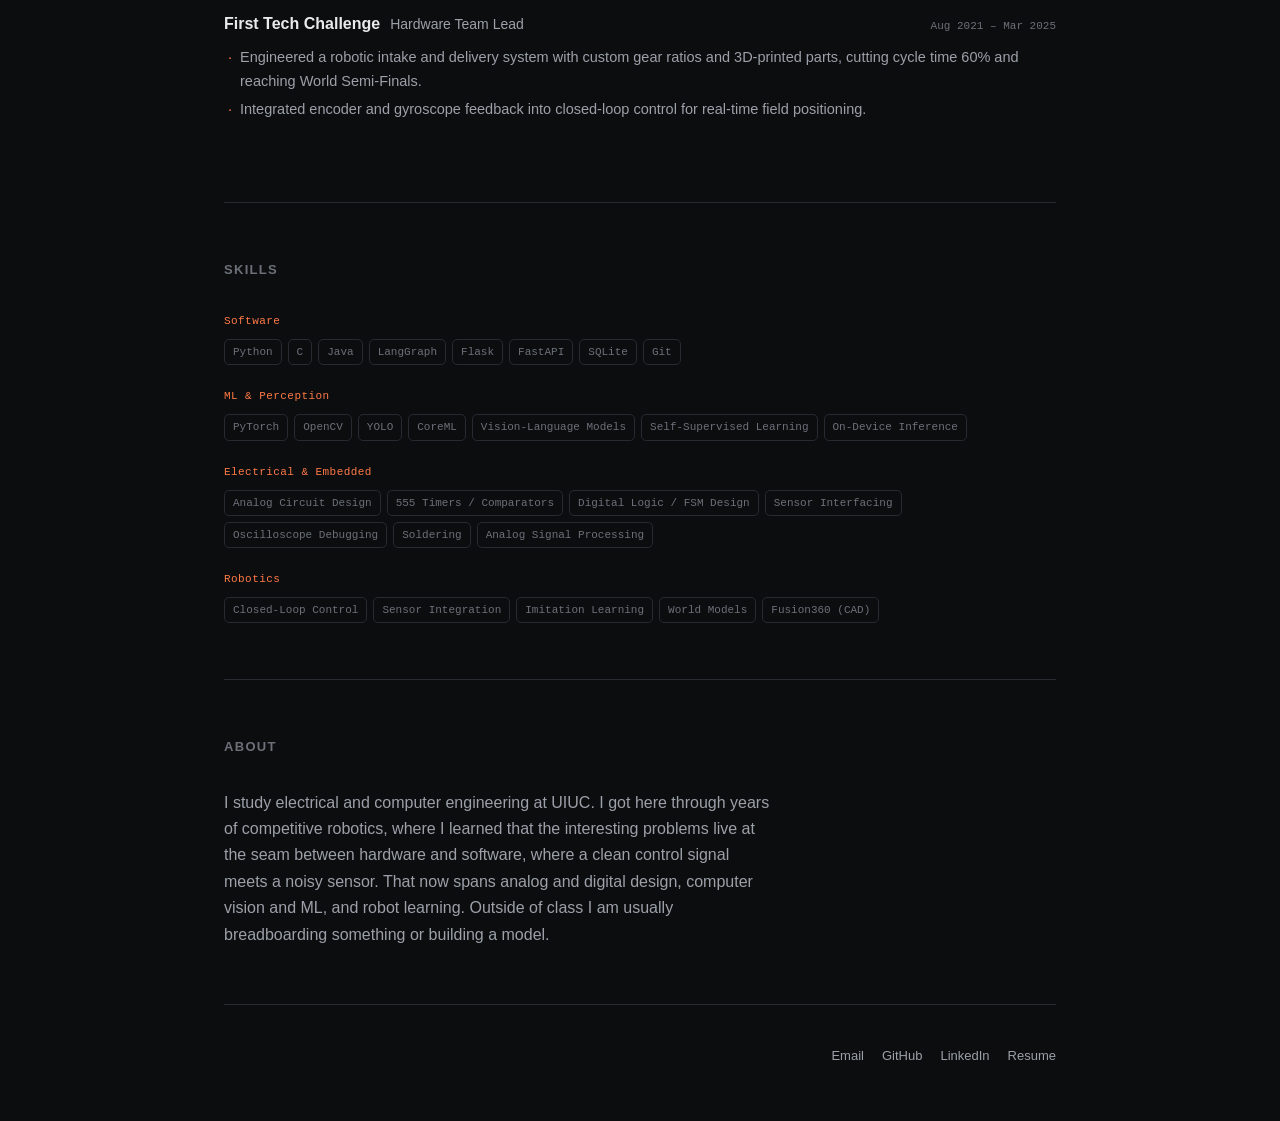
==== commit 2a624ac8: "Current section above projects, Drive resume link Co-Authored-By: Claude Opus 5 <noreply@anthropic.c" ====
--- a/index.html
+++ b/index.html
@@ -17,8 +17,8 @@
   <div class="wrap">
     <a href="#top" class="nav-name">Praneel Baskar</a>
     <div class="nav-links">
+      <a href="#current">Current</a>
       <a href="#projects">Projects</a>
-      <a href="#current">Current</a>
       <a href="#experience">Experience</a>
       <a href="#about">About</a>
       <a href="#contact">Contact</a>
@@ -42,17 +42,17 @@
     </div>
   </header>
 
+  <section id="current">
+    <div class="sec-head"><h2>Currently Working On</h2></div>
+    <div class="current" id="c-current"></div>
+  </section>
+
   <section id="projects">
     <div class="sec-head">
       <h2>Selected Projects</h2>
       <span class="sec-count" id="proj-count"></span>
     </div>
     <div class="projects" id="c-projects"></div>
-  </section>
-
-  <section id="current">
-    <div class="sec-head"><h2>Currently Working On</h2></div>
-    <div class="current" id="c-current"></div>
   </section>
 
   <section id="experience">
